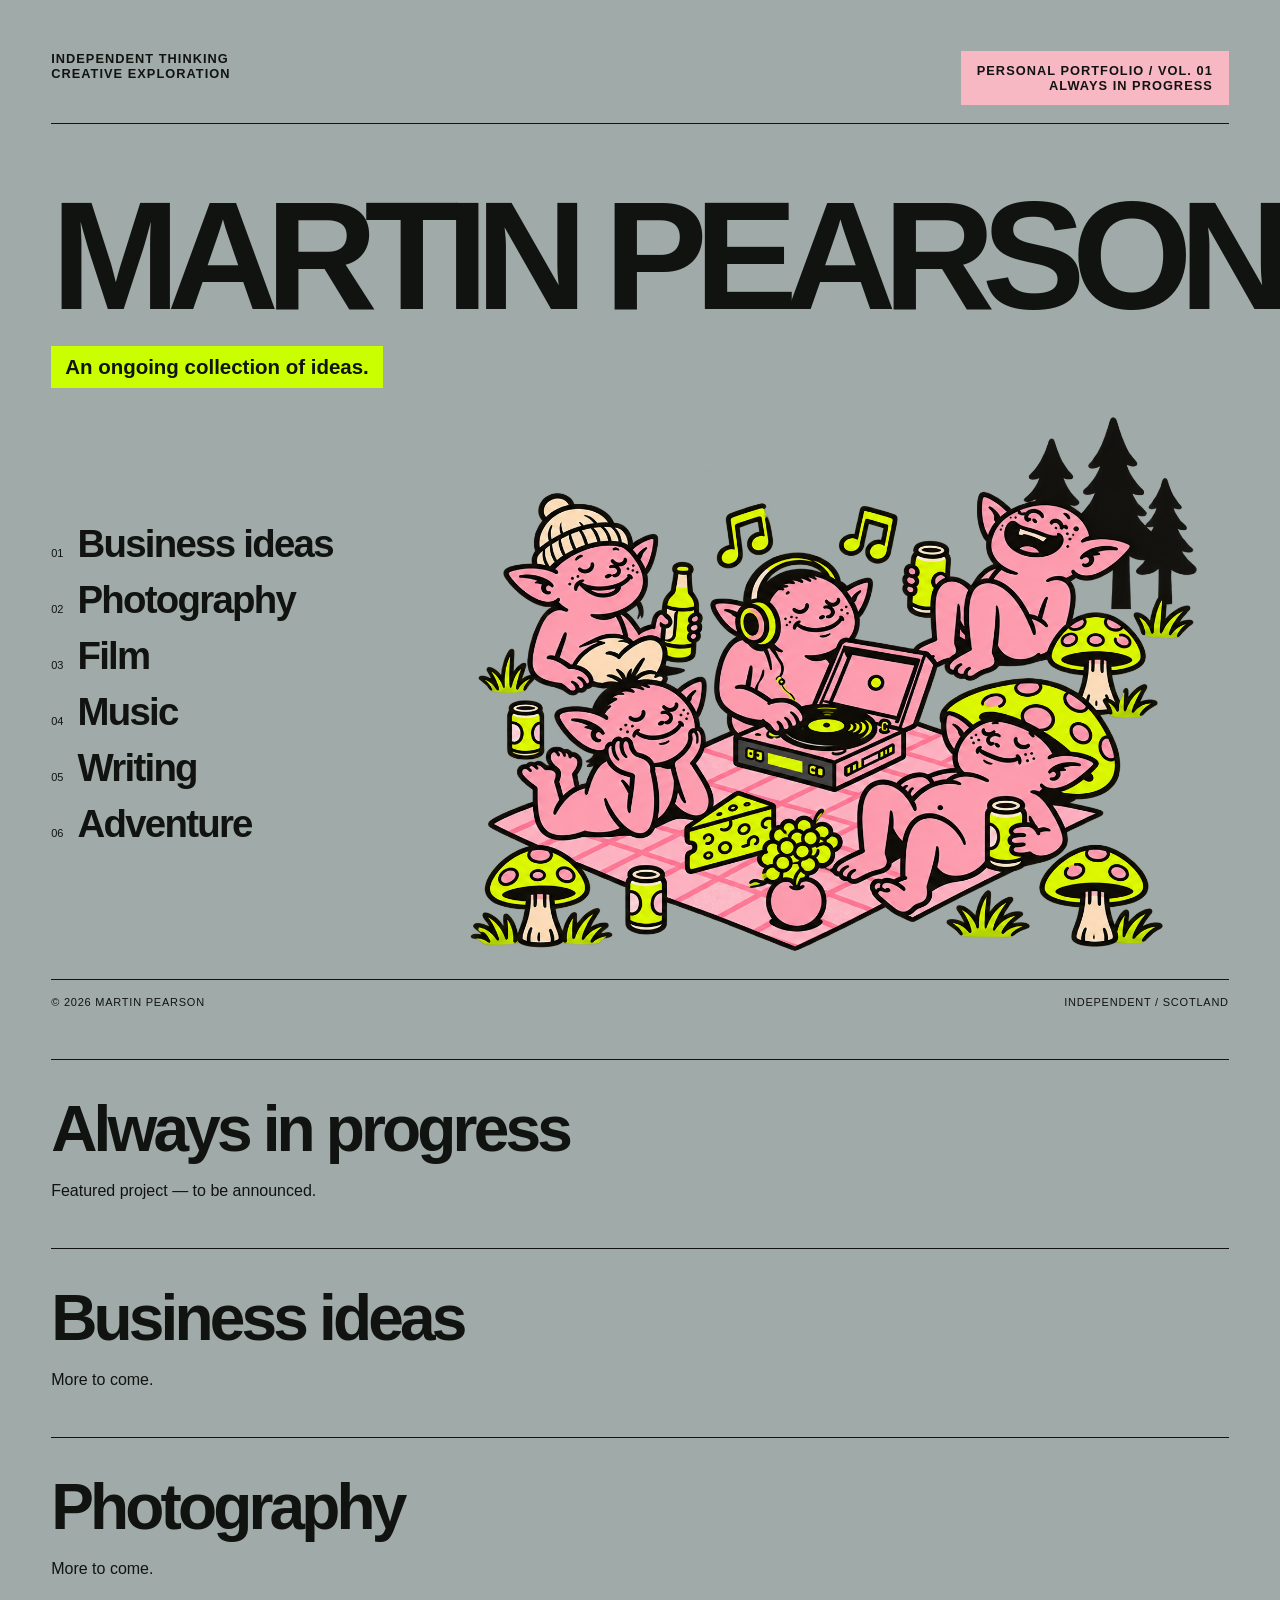
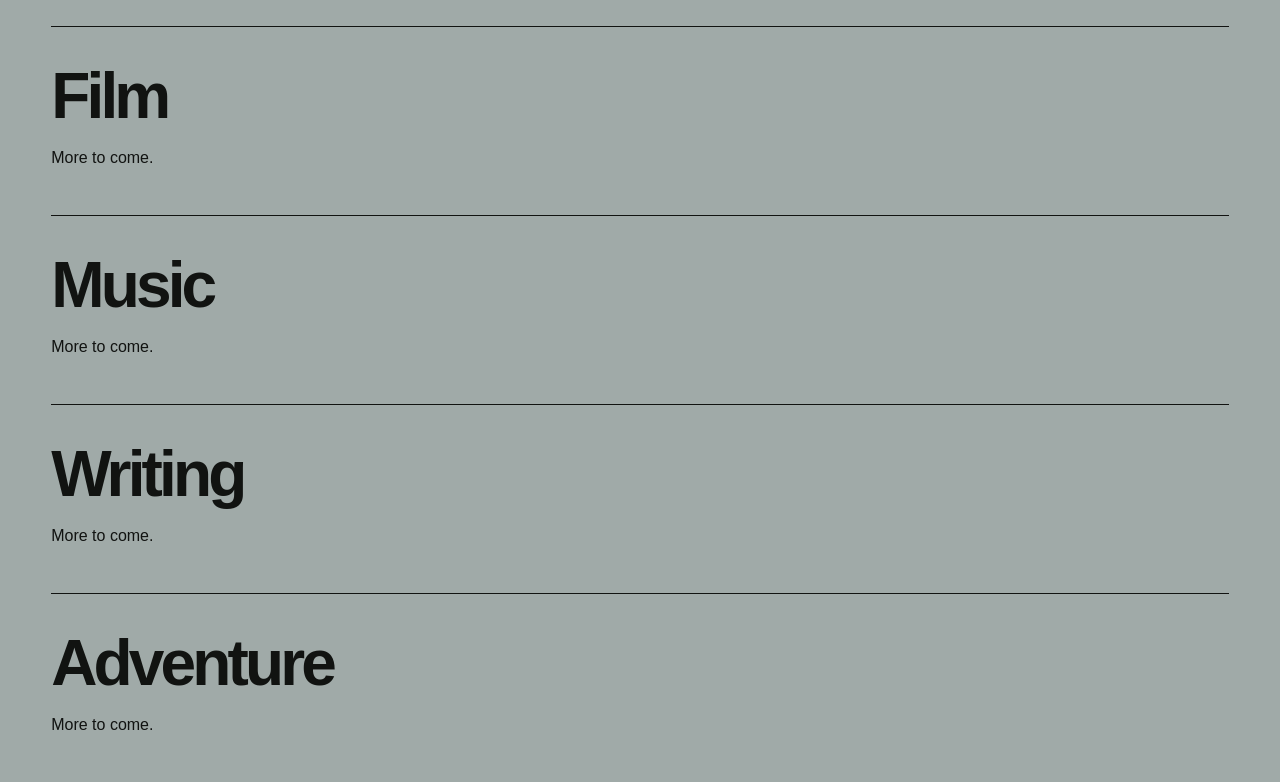
==== index.html @ cebd7aae "Build editorial magazine-cover portfolio concept" ====
<!doctype html>
<html lang="en"><head><meta charset="utf-8"><meta name="viewport" content="width=device-width,initial-scale=1"><title>Martin Pearson — Personal portfolio</title>
<style>
:root{--grey:#a0aaa8;--pink:#f7b8c4;--lime:#caff00;--ink:#111311}*{box-sizing:border-box}body{margin:0;background:var(--grey);color:var(--ink);font-family:Arial,Helvetica,sans-serif}a{color:inherit} .cover{max-width:1600px;margin:auto;padding:clamp(20px,4vw,64px);min-height:100svh;display:flex;flex-direction:column}header{display:flex;justify-content:space-between;align-items:start;gap:20px;font-size:clamp(10px,1vw,14px);font-weight:700;letter-spacing:.08em;text-transform:uppercase;border-bottom:1px solid;padding-bottom:18px}.feature{background:var(--pink);padding:12px 16px;text-decoration:none;text-align:right}.feature:hover,.feature:focus-visible{background:var(--lime)}h1{font-size:clamp(42px,12.1vw,194px);letter-spacing:-.085em;line-height:.88;margin:clamp(28px,5vw,75px) 0 22px;white-space:nowrap;font-weight:900}.tag{display:inline-block;align-self:flex-start;background:var(--lime);font-weight:700;font-size:clamp(13px,1.6vw,22px);padding:9px 14px}.spread{display:grid;grid-template-columns:minmax(180px,1fr) minmax(0,2.5fr);align-items:center;gap:3vw;flex:1;margin-top:24px}nav{display:grid;gap:12px;padding:20px 0}nav a{display:flex;align-items:baseline;gap:14px;text-decoration:none;font-size:clamp(20px,3vw,43px);font-weight:700;letter-spacing:-.045em}nav a span{font-size:11px;letter-spacing:0;font-weight:400}nav a:hover,nav a:focus-visible{color:#fff;text-decoration:underline;text-decoration-color:var(--pink)}figure{margin:0}figure img{display:block;width:100%;height:auto;max-height:65vh;object-fit:contain}footer{border-top:1px solid;display:flex;justify-content:space-between;gap:12px;padding-top:16px;margin-top:24px;font-size:11px;text-transform:uppercase;letter-spacing:.07em}.details{max-width:1600px;margin:auto;padding:0 clamp(20px,4vw,64px)}.details section{border-top:1px solid;padding:32px 0;scroll-margin-top:20px}.details h2{font-size:clamp(28px,5vw,64px);letter-spacing:-.06em;margin:0 0 12px}.details p{max-width:48ch}a:focus-visible{outline:2px solid;outline-offset:5px}@media(max-width:700px){header{gap:10px;line-height:1.5}.feature{padding:8px}h1{font-size:clamp(40px,17vw,115px);white-space:normal;line-height:.85} .spread{grid-template-columns:1fr;gap:8px}figure{grid-row:1}figure img{max-height:45vh}nav{grid-template-columns:1fr 1fr;gap:16px}nav a{font-size:clamp(18px,5vw,28px)}footer{flex-wrap:wrap}}
</style></head><body><main><div class="cover"><header><div>Independent thinking<br>Creative exploration</div><a class="feature" href="#feature">Personal portfolio / Vol. 01<br>Always in progress</a></header><h1>MARTIN PEARSON</h1><div class="tag">An ongoing collection of ideas.</div><div class="spread"><nav aria-label="Portfolio sections"><a href="#business"><span>01</span>Business ideas</a><a href="#photography"><span>02</span>Photography</a><a href="#film"><span>03</span>Film</a><a href="#music"><span>04</span>Music</a><a href="#writing"><span>05</span>Writing</a><a href="#adventure"><span>06</span>Adventure</a></nav><figure><img src="plan-a-picnic.png" alt="Goblin picnic"></figure></div><footer><span>© 2026 Martin Pearson</span><span>Independent / Scotland</span></footer></div><div class="details"><section id="feature"><h2>Always in progress</h2><p>Featured project — to be announced.</p></section><section id="business"><h2>Business ideas</h2><p>More to come.</p></section><section id="photography"><h2>Photography</h2><p>More to come.</p></section><section id="film"><h2>Film</h2><p>More to come.</p></section><section id="music"><h2>Music</h2><p>More to come.</p></section><section id="writing"><h2>Writing</h2><p>More to come.</p></section><section id="adventure"><h2>Adventure</h2><p>More to come.</p></section></div></main></body></html>
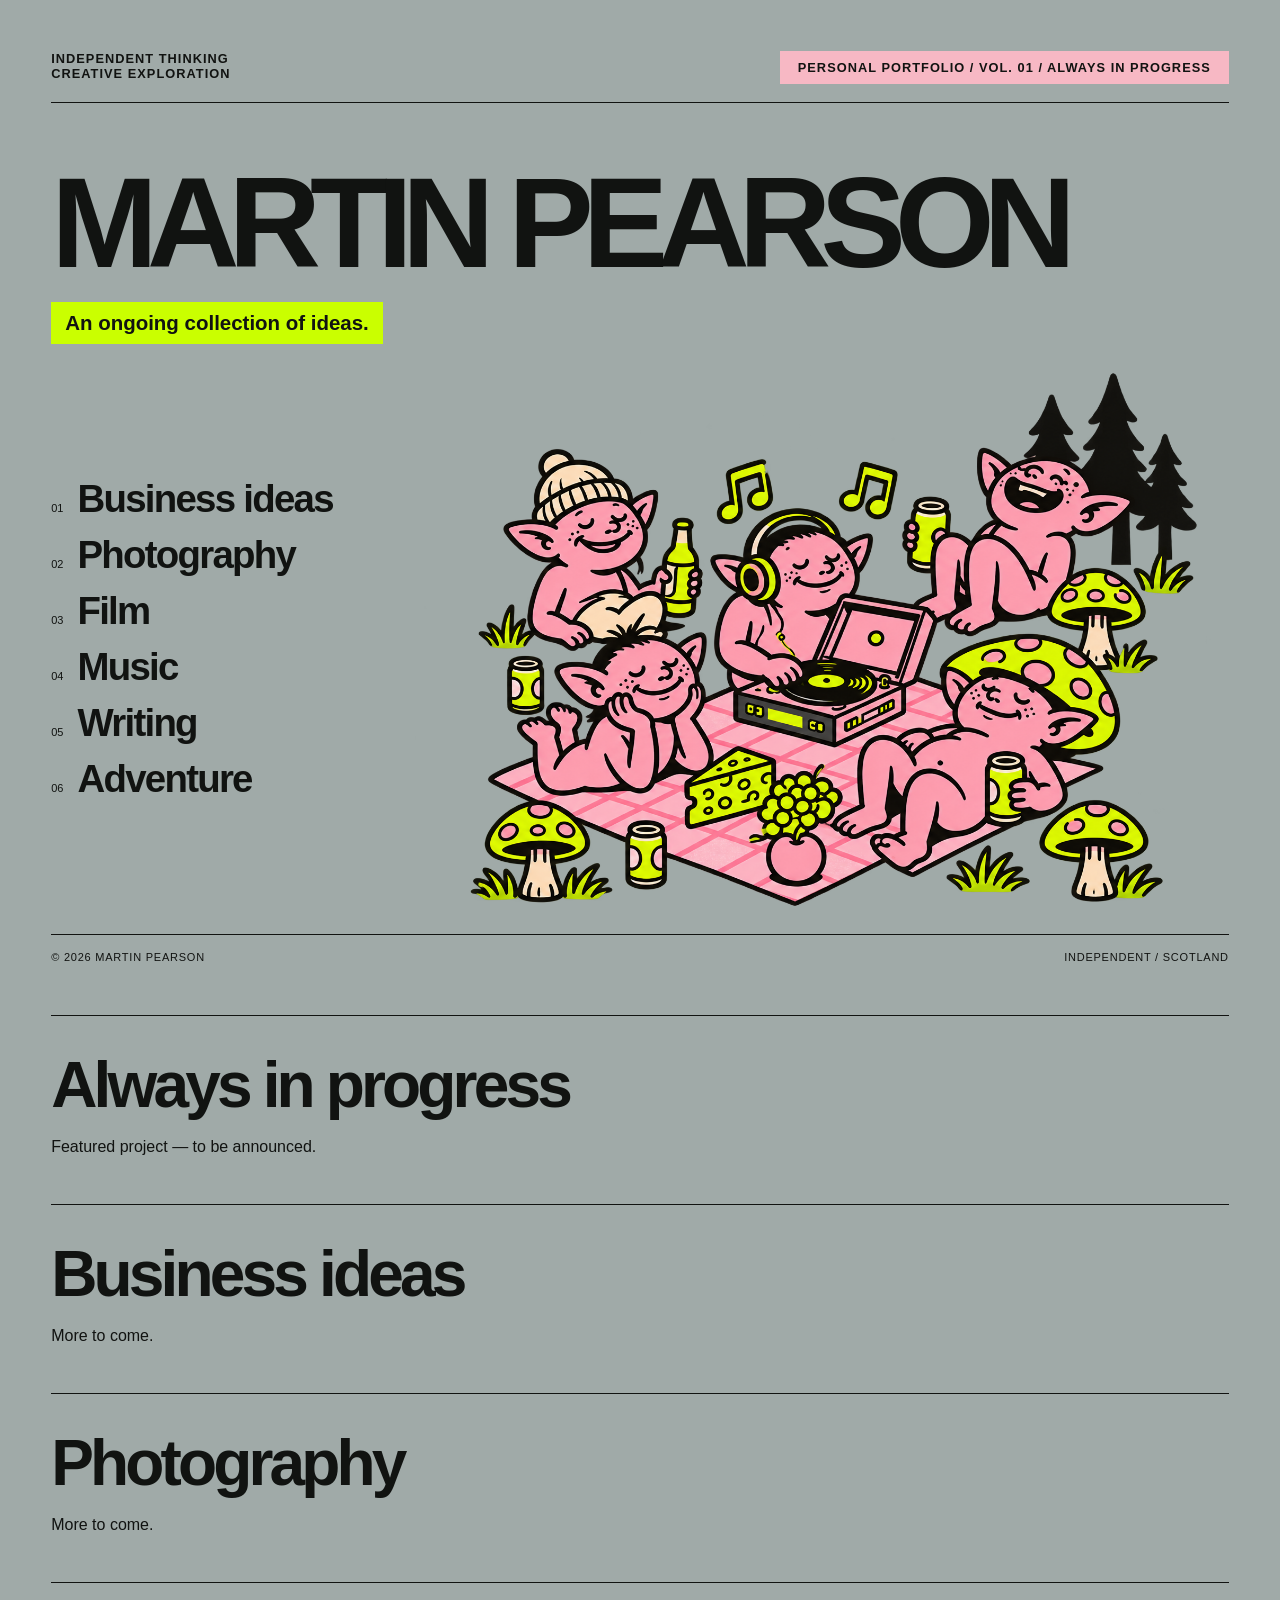
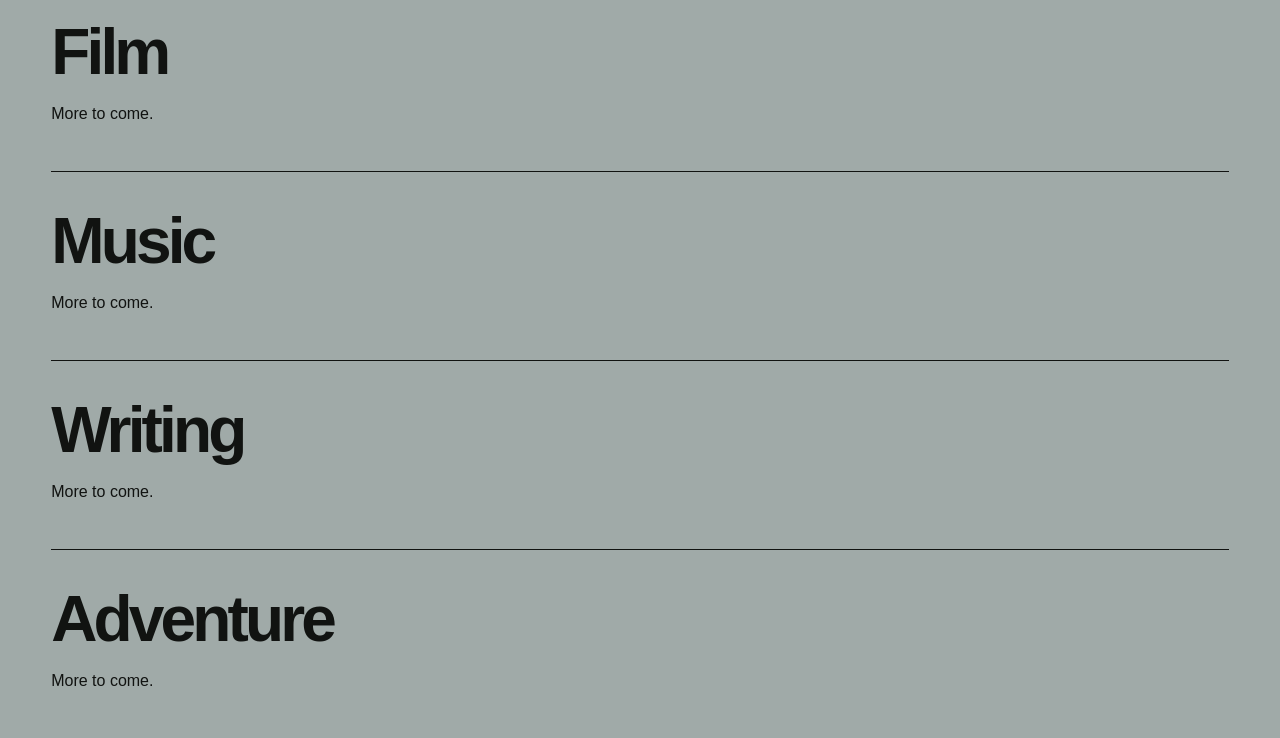
==== commit 5d81faa1: "Fit masthead to viewport and streamline portfolio banner" ====
--- a/index.html
+++ b/index.html
@@ -1,5 +1,5 @@
 <!doctype html>
 <html lang="en"><head><meta charset="utf-8"><meta name="viewport" content="width=device-width,initial-scale=1"><title>Martin Pearson — Personal portfolio</title>
 <style>
-:root{--grey:#a0aaa8;--pink:#f7b8c4;--lime:#caff00;--ink:#111311}*{box-sizing:border-box}body{margin:0;background:var(--grey);color:var(--ink);font-family:Arial,Helvetica,sans-serif}a{color:inherit} .cover{max-width:1600px;margin:auto;padding:clamp(20px,4vw,64px);min-height:100svh;display:flex;flex-direction:column}header{display:flex;justify-content:space-between;align-items:start;gap:20px;font-size:clamp(10px,1vw,14px);font-weight:700;letter-spacing:.08em;text-transform:uppercase;border-bottom:1px solid;padding-bottom:18px}.feature{background:var(--pink);padding:12px 16px;text-decoration:none;text-align:right}.feature:hover,.feature:focus-visible{background:var(--lime)}h1{font-size:clamp(42px,12.1vw,194px);letter-spacing:-.085em;line-height:.88;margin:clamp(28px,5vw,75px) 0 22px;white-space:nowrap;font-weight:900}.tag{display:inline-block;align-self:flex-start;background:var(--lime);font-weight:700;font-size:clamp(13px,1.6vw,22px);padding:9px 14px}.spread{display:grid;grid-template-columns:minmax(180px,1fr) minmax(0,2.5fr);align-items:center;gap:3vw;flex:1;margin-top:24px}nav{display:grid;gap:12px;padding:20px 0}nav a{display:flex;align-items:baseline;gap:14px;text-decoration:none;font-size:clamp(20px,3vw,43px);font-weight:700;letter-spacing:-.045em}nav a span{font-size:11px;letter-spacing:0;font-weight:400}nav a:hover,nav a:focus-visible{color:#fff;text-decoration:underline;text-decoration-color:var(--pink)}figure{margin:0}figure img{display:block;width:100%;height:auto;max-height:65vh;object-fit:contain}footer{border-top:1px solid;display:flex;justify-content:space-between;gap:12px;padding-top:16px;margin-top:24px;font-size:11px;text-transform:uppercase;letter-spacing:.07em}.details{max-width:1600px;margin:auto;padding:0 clamp(20px,4vw,64px)}.details section{border-top:1px solid;padding:32px 0;scroll-margin-top:20px}.details h2{font-size:clamp(28px,5vw,64px);letter-spacing:-.06em;margin:0 0 12px}.details p{max-width:48ch}a:focus-visible{outline:2px solid;outline-offset:5px}@media(max-width:700px){header{gap:10px;line-height:1.5}.feature{padding:8px}h1{font-size:clamp(40px,17vw,115px);white-space:normal;line-height:.85} .spread{grid-template-columns:1fr;gap:8px}figure{grid-row:1}figure img{max-height:45vh}nav{grid-template-columns:1fr 1fr;gap:16px}nav a{font-size:clamp(18px,5vw,28px)}footer{flex-wrap:wrap}}
-</style></head><body><main><div class="cover"><header><div>Independent thinking<br>Creative exploration</div><a class="feature" href="#feature">Personal portfolio / Vol. 01<br>Always in progress</a></header><h1>MARTIN PEARSON</h1><div class="tag">An ongoing collection of ideas.</div><div class="spread"><nav aria-label="Portfolio sections"><a href="#business"><span>01</span>Business ideas</a><a href="#photography"><span>02</span>Photography</a><a href="#film"><span>03</span>Film</a><a href="#music"><span>04</span>Music</a><a href="#writing"><span>05</span>Writing</a><a href="#adventure"><span>06</span>Adventure</a></nav><figure><img src="plan-a-picnic.png" alt="Goblin picnic"></figure></div><footer><span>© 2026 Martin Pearson</span><span>Independent / Scotland</span></footer></div><div class="details"><section id="feature"><h2>Always in progress</h2><p>Featured project — to be announced.</p></section><section id="business"><h2>Business ideas</h2><p>More to come.</p></section><section id="photography"><h2>Photography</h2><p>More to come.</p></section><section id="film"><h2>Film</h2><p>More to come.</p></section><section id="music"><h2>Music</h2><p>More to come.</p></section><section id="writing"><h2>Writing</h2><p>More to come.</p></section><section id="adventure"><h2>Adventure</h2><p>More to come.</p></section></div></main></body></html>+:root{--grey:#a0aaa8;--pink:#f7b8c4;--lime:#caff00;--ink:#111311}*{box-sizing:border-box}body{margin:0;background:var(--grey);color:var(--ink);font-family:Arial,Helvetica,sans-serif}a{color:inherit} .cover{max-width:1600px;margin:auto;padding:clamp(20px,4vw,64px);min-height:100svh;display:flex;flex-direction:column}header{display:flex;justify-content:space-between;align-items:start;gap:20px;font-size:clamp(10px,1vw,14px);font-weight:700;letter-spacing:.08em;text-transform:uppercase;border-bottom:1px solid;padding-bottom:18px}.feature{background:var(--pink);padding:9px 18px;text-decoration:none;text-align:right;white-space:nowrap}.feature:hover,.feature:focus-visible{background:var(--lime)}h1{font-size:clamp(42px,10vw,160px);letter-spacing:-.085em;line-height:.88;margin:clamp(28px,5vw,75px) 0 22px;white-space:nowrap;font-weight:900}.tag{display:inline-block;align-self:flex-start;background:var(--lime);font-weight:700;font-size:clamp(13px,1.6vw,22px);padding:9px 14px}.spread{display:grid;grid-template-columns:minmax(180px,1fr) minmax(0,2.5fr);align-items:center;gap:3vw;flex:1;margin-top:24px}nav{display:grid;gap:12px;padding:20px 0}nav a{display:flex;align-items:baseline;gap:14px;text-decoration:none;font-size:clamp(20px,3vw,43px);font-weight:700;letter-spacing:-.045em}nav a span{font-size:11px;letter-spacing:0;font-weight:400}nav a:hover,nav a:focus-visible{color:#fff;text-decoration:underline;text-decoration-color:var(--pink)}figure{margin:0}figure img{display:block;width:100%;height:auto;max-height:65vh;object-fit:contain}footer{border-top:1px solid;display:flex;justify-content:space-between;gap:12px;padding-top:16px;margin-top:24px;font-size:11px;text-transform:uppercase;letter-spacing:.07em}.details{max-width:1600px;margin:auto;padding:0 clamp(20px,4vw,64px)}.details section{border-top:1px solid;padding:32px 0;scroll-margin-top:20px}.details h2{font-size:clamp(28px,5vw,64px);letter-spacing:-.06em;margin:0 0 12px}.details p{max-width:48ch}a:focus-visible{outline:2px solid;outline-offset:5px}@media(max-width:700px){header{gap:10px;line-height:1.5}.feature{padding:8px;white-space:normal}h1{font-size:clamp(40px,17vw,115px);white-space:normal;line-height:.85} .spread{grid-template-columns:1fr;gap:8px}figure{grid-row:1}figure img{max-height:45vh}nav{grid-template-columns:1fr 1fr;gap:16px}nav a{font-size:clamp(18px,5vw,28px)}footer{flex-wrap:wrap}}
+</style></head><body><main><div class="cover"><header><div>Independent thinking<br>Creative exploration</div><a class="feature" href="#feature">Personal portfolio / Vol. 01 / Always in progress</a></header><h1>MARTIN PEARSON</h1><div class="tag">An ongoing collection of ideas.</div><div class="spread"><nav aria-label="Portfolio sections"><a href="#business"><span>01</span>Business ideas</a><a href="#photography"><span>02</span>Photography</a><a href="#film"><span>03</span>Film</a><a href="#music"><span>04</span>Music</a><a href="#writing"><span>05</span>Writing</a><a href="#adventure"><span>06</span>Adventure</a></nav><figure><img src="plan-a-picnic.png" alt="Goblin picnic"></figure></div><footer><span>© 2026 Martin Pearson</span><span>Independent / Scotland</span></footer></div><div class="details"><section id="feature"><h2>Always in progress</h2><p>Featured project — to be announced.</p></section><section id="business"><h2>Business ideas</h2><p>More to come.</p></section><section id="photography"><h2>Photography</h2><p>More to come.</p></section><section id="film"><h2>Film</h2><p>More to come.</p></section><section id="music"><h2>Music</h2><p>More to come.</p></section><section id="writing"><h2>Writing</h2><p>More to come.</p></section><section id="adventure"><h2>Adventure</h2><p>More to come.</p></section></div></main><script>function fitTitle(){const t=document.querySelector('h1');t.style.fontSize='';if(window.innerWidth>700){const s=parseFloat(getComputedStyle(t).fontSize);if(t.scrollWidth>t.clientWidth)t.style.fontSize=(s*t.clientWidth/t.scrollWidth*.985)+'px';}}window.addEventListener('resize',fitTitle);document.fonts.ready.then(fitTitle);</script></body></html>
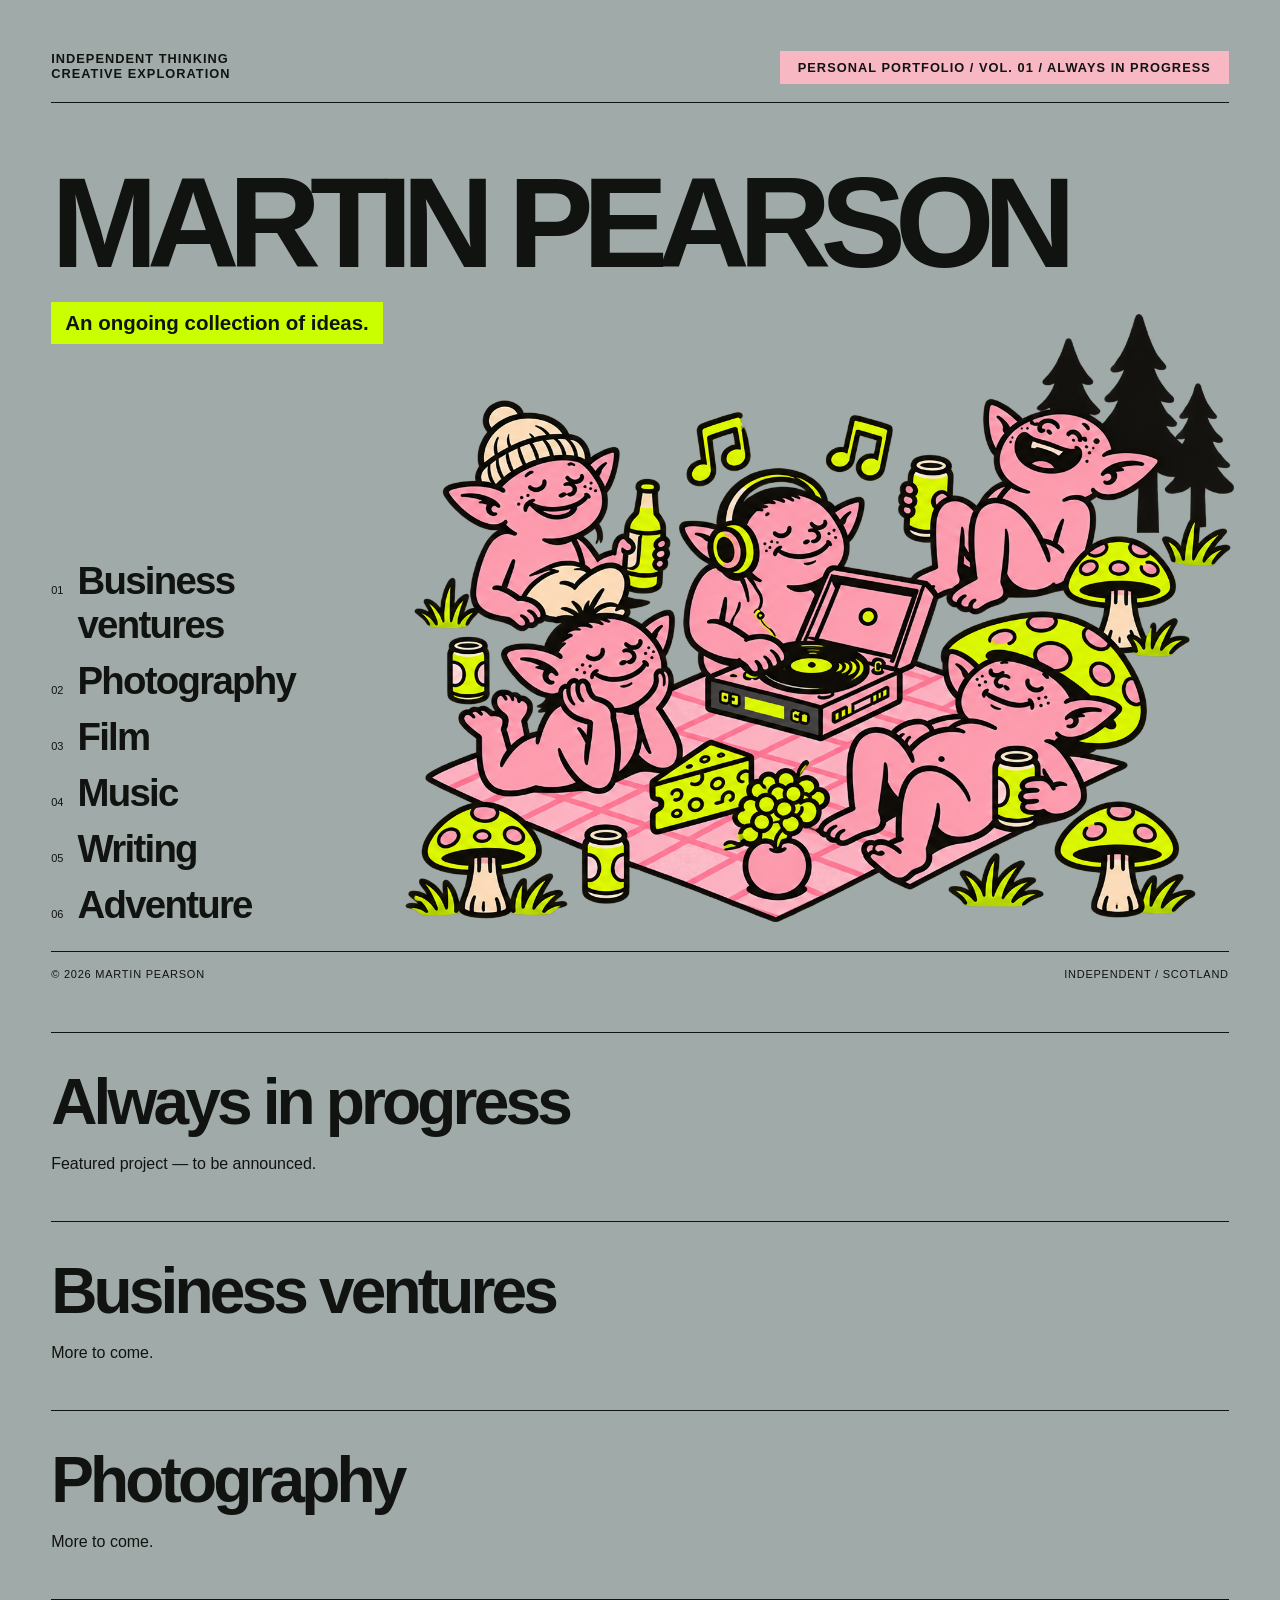
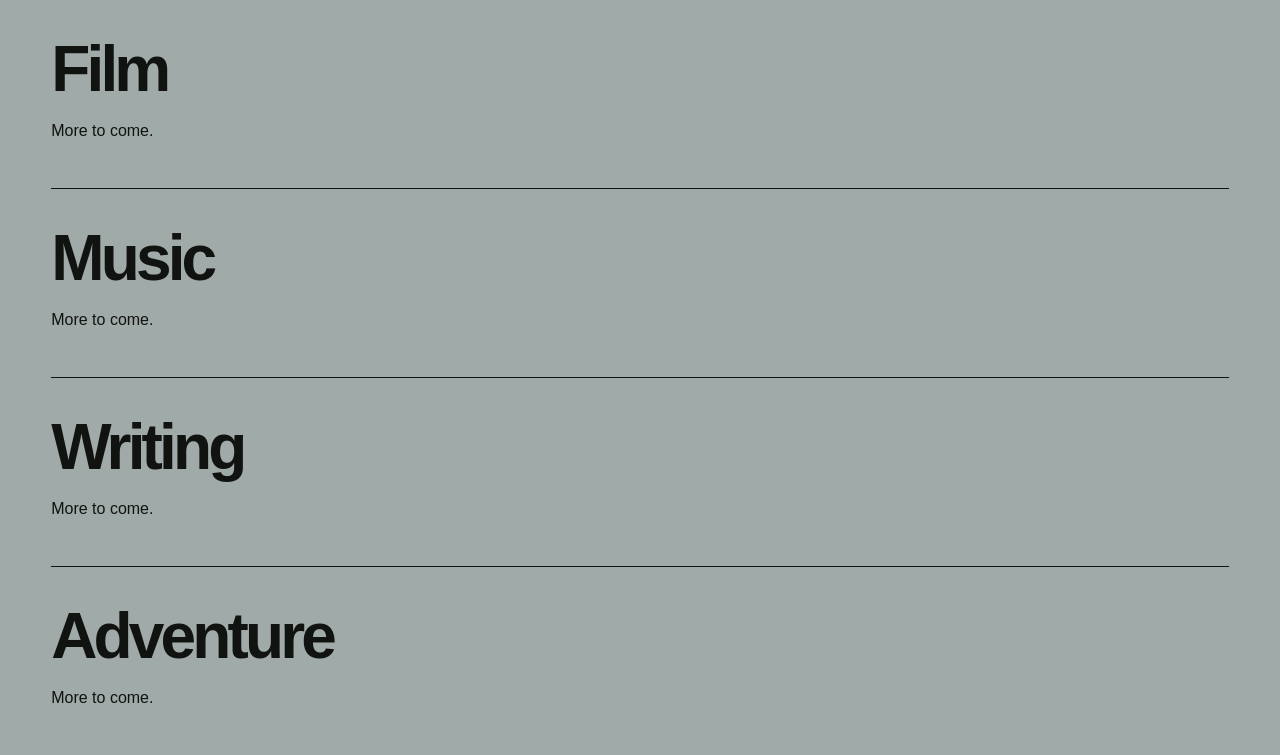
==== commit 11296b7a: "Refine cover artwork, ventures labels and strapline hover" ====
--- a/index.html
+++ b/index.html
@@ -2,4 +2,5 @@
 <html lang="en"><head><meta charset="utf-8"><meta name="viewport" content="width=device-width,initial-scale=1"><title>Martin Pearson — Personal portfolio</title>
 <style>
 :root{--grey:#a0aaa8;--pink:#f7b8c4;--lime:#caff00;--ink:#111311}*{box-sizing:border-box}body{margin:0;background:var(--grey);color:var(--ink);font-family:Arial,Helvetica,sans-serif}a{color:inherit} .cover{max-width:1600px;margin:auto;padding:clamp(20px,4vw,64px);min-height:100svh;display:flex;flex-direction:column}header{display:flex;justify-content:space-between;align-items:start;gap:20px;font-size:clamp(10px,1vw,14px);font-weight:700;letter-spacing:.08em;text-transform:uppercase;border-bottom:1px solid;padding-bottom:18px}.feature{background:var(--pink);padding:9px 18px;text-decoration:none;text-align:right;white-space:nowrap}.feature:hover,.feature:focus-visible{background:var(--lime)}h1{font-size:clamp(42px,10vw,160px);letter-spacing:-.085em;line-height:.88;margin:clamp(28px,5vw,75px) 0 22px;white-space:nowrap;font-weight:900}.tag{display:inline-block;align-self:flex-start;background:var(--lime);font-weight:700;font-size:clamp(13px,1.6vw,22px);padding:9px 14px}.spread{display:grid;grid-template-columns:minmax(180px,1fr) minmax(0,2.5fr);align-items:center;gap:3vw;flex:1;margin-top:24px}nav{display:grid;gap:12px;padding:20px 0}nav a{display:flex;align-items:baseline;gap:14px;text-decoration:none;font-size:clamp(20px,3vw,43px);font-weight:700;letter-spacing:-.045em}nav a span{font-size:11px;letter-spacing:0;font-weight:400}nav a:hover,nav a:focus-visible{color:#fff;text-decoration:underline;text-decoration-color:var(--pink)}figure{margin:0}figure img{display:block;width:100%;height:auto;max-height:65vh;object-fit:contain}footer{border-top:1px solid;display:flex;justify-content:space-between;gap:12px;padding-top:16px;margin-top:24px;font-size:11px;text-transform:uppercase;letter-spacing:.07em}.details{max-width:1600px;margin:auto;padding:0 clamp(20px,4vw,64px)}.details section{border-top:1px solid;padding:32px 0;scroll-margin-top:20px}.details h2{font-size:clamp(28px,5vw,64px);letter-spacing:-.06em;margin:0 0 12px}.details p{max-width:48ch}a:focus-visible{outline:2px solid;outline-offset:5px}@media(max-width:700px){header{gap:10px;line-height:1.5}.feature{padding:8px;white-space:normal}h1{font-size:clamp(40px,17vw,115px);white-space:normal;line-height:.85} .spread{grid-template-columns:1fr;gap:8px}figure{grid-row:1}figure img{max-height:45vh}nav{grid-template-columns:1fr 1fr;gap:16px}nav a{font-size:clamp(18px,5vw,28px)}footer{flex-wrap:wrap}}
-</style></head><body><main><div class="cover"><header><div>Independent thinking<br>Creative exploration</div><a class="feature" href="#feature">Personal portfolio / Vol. 01 / Always in progress</a></header><h1>MARTIN PEARSON</h1><div class="tag">An ongoing collection of ideas.</div><div class="spread"><nav aria-label="Portfolio sections"><a href="#business"><span>01</span>Business ideas</a><a href="#photography"><span>02</span>Photography</a><a href="#film"><span>03</span>Film</a><a href="#music"><span>04</span>Music</a><a href="#writing"><span>05</span>Writing</a><a href="#adventure"><span>06</span>Adventure</a></nav><figure><img src="plan-a-picnic.png" alt="Goblin picnic"></figure></div><footer><span>© 2026 Martin Pearson</span><span>Independent / Scotland</span></footer></div><div class="details"><section id="feature"><h2>Always in progress</h2><p>Featured project — to be announced.</p></section><section id="business"><h2>Business ideas</h2><p>More to come.</p></section><section id="photography"><h2>Photography</h2><p>More to come.</p></section><section id="film"><h2>Film</h2><p>More to come.</p></section><section id="music"><h2>Music</h2><p>More to come.</p></section><section id="writing"><h2>Writing</h2><p>More to come.</p></section><section id="adventure"><h2>Adventure</h2><p>More to come.</p></section></div></main><script>function fitTitle(){const t=document.querySelector('h1');t.style.fontSize='';if(window.innerWidth>700){const s=parseFloat(getComputedStyle(t).fontSize);if(t.scrollWidth>t.clientWidth)t.style.fontSize=(s*t.clientWidth/t.scrollWidth*.985)+'px';}}window.addEventListener('resize',fitTitle);document.fonts.ready.then(fitTitle);</script></body></html>+.tag:hover{background:var(--pink)}@media(min-width:701px){.tag{position:relative;z-index:1}.spread{margin-top:-36px;grid-template-columns:minmax(220px,1fr) minmax(0,2.75fr);align-items:stretch;gap:2vw}.spread nav{align-self:end;padding-top:60px;padding-bottom:0}.spread figure{display:flex;align-items:flex-end;justify-content:center;min-width:0}.spread figure img{width:110%;max-width:none;max-height:75vh;object-fit:contain;object-position:center bottom}} 
+</style></head><body><main><div class="cover"><header><div>Independent thinking<br>Creative exploration</div><a class="feature" href="#feature">Personal portfolio / Vol. 01 / Always in progress</a></header><h1>MARTIN PEARSON</h1><div class="tag">An ongoing collection of ideas.</div><div class="spread"><nav aria-label="Portfolio sections"><a href="#business"><span>01</span>Business ventures</a><a href="#photography"><span>02</span>Photography</a><a href="#film"><span>03</span>Film</a><a href="#music"><span>04</span>Music</a><a href="#writing"><span>05</span>Writing</a><a href="#adventure"><span>06</span>Adventure</a></nav><figure><img src="plan-a-picnic.png" alt="Goblin picnic"></figure></div><footer><span>© 2026 Martin Pearson</span><span>Independent / Scotland</span></footer></div><div class="details"><section id="feature"><h2>Always in progress</h2><p>Featured project — to be announced.</p></section><section id="business"><h2>Business ventures</h2><p>More to come.</p></section><section id="photography"><h2>Photography</h2><p>More to come.</p></section><section id="film"><h2>Film</h2><p>More to come.</p></section><section id="music"><h2>Music</h2><p>More to come.</p></section><section id="writing"><h2>Writing</h2><p>More to come.</p></section><section id="adventure"><h2>Adventure</h2><p>More to come.</p></section></div></main><script>function fitTitle(){const t=document.querySelector('h1');t.style.fontSize='';if(window.innerWidth>700){const s=parseFloat(getComputedStyle(t).fontSize);if(t.scrollWidth>t.clientWidth)t.style.fontSize=(s*t.clientWidth/t.scrollWidth*.985)+'px';}}window.addEventListener('resize',fitTitle);document.fonts.ready.then(fitTitle);</script></body></html>
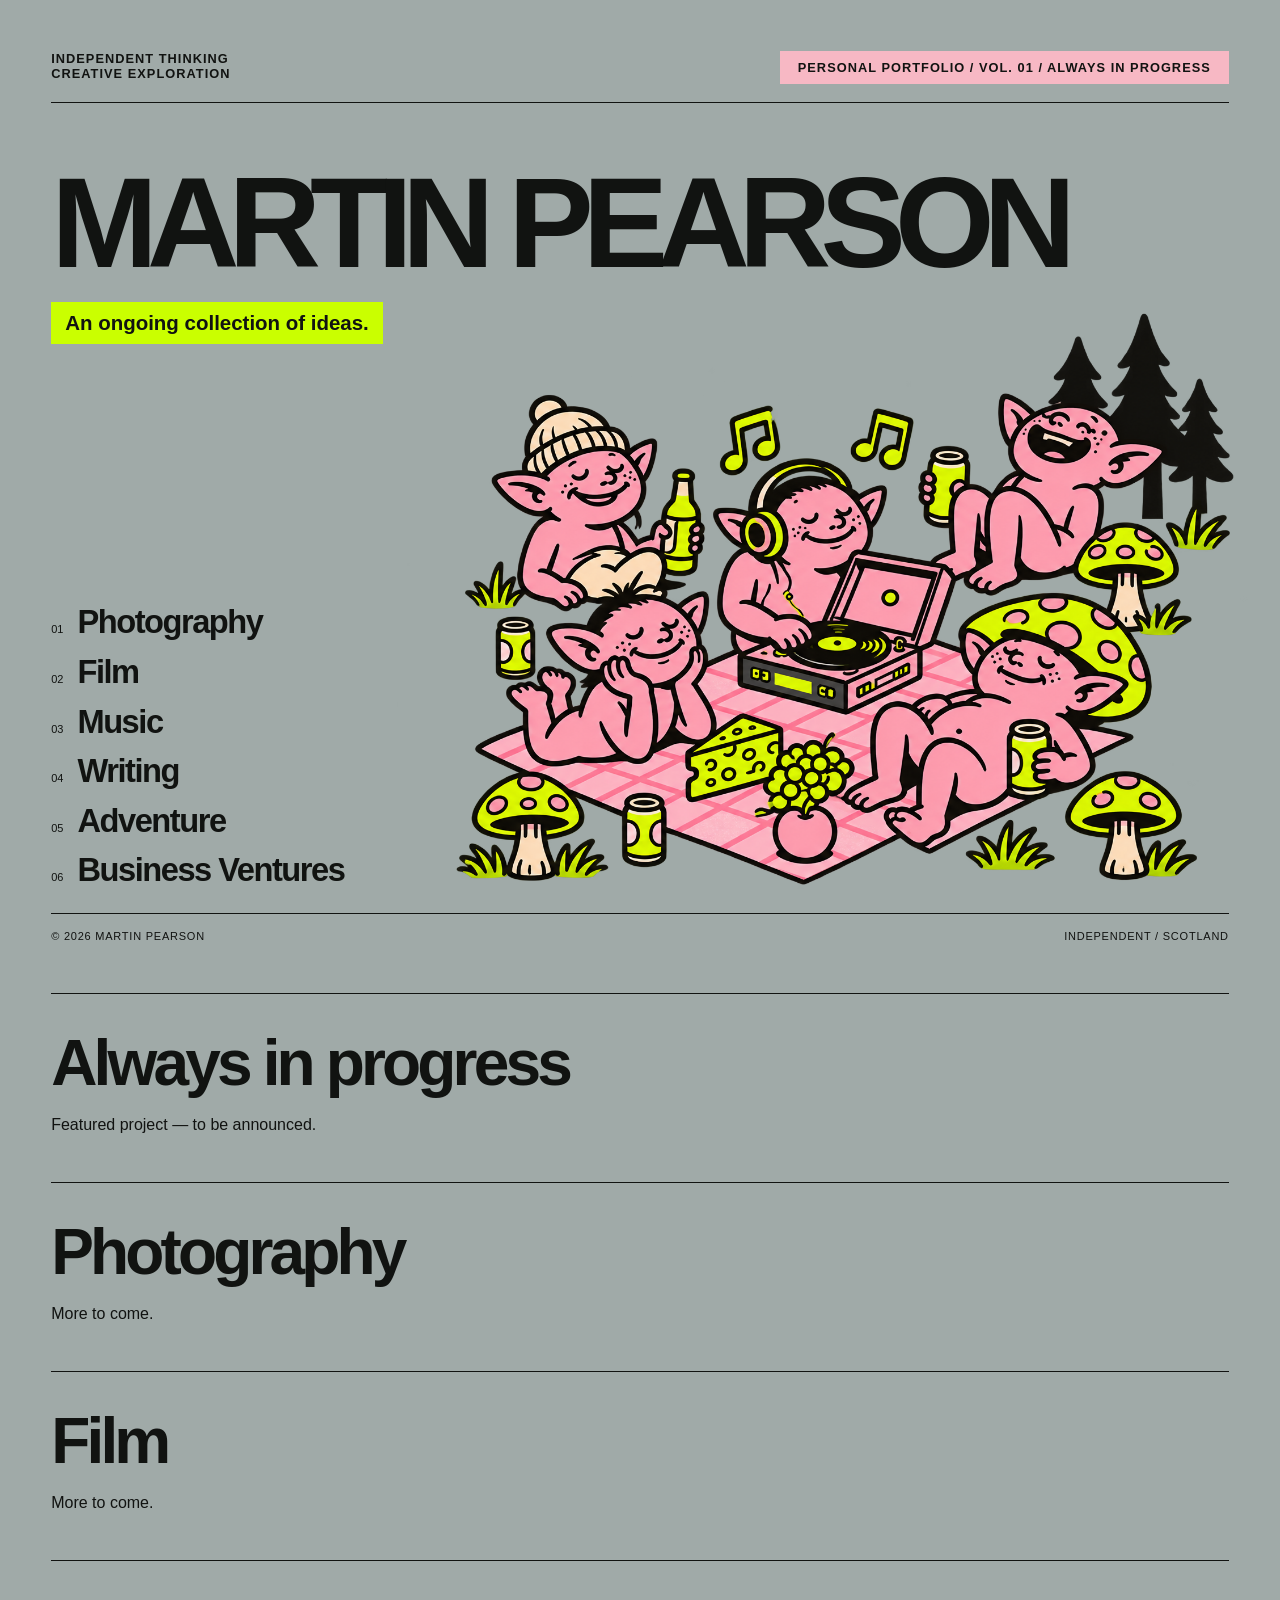
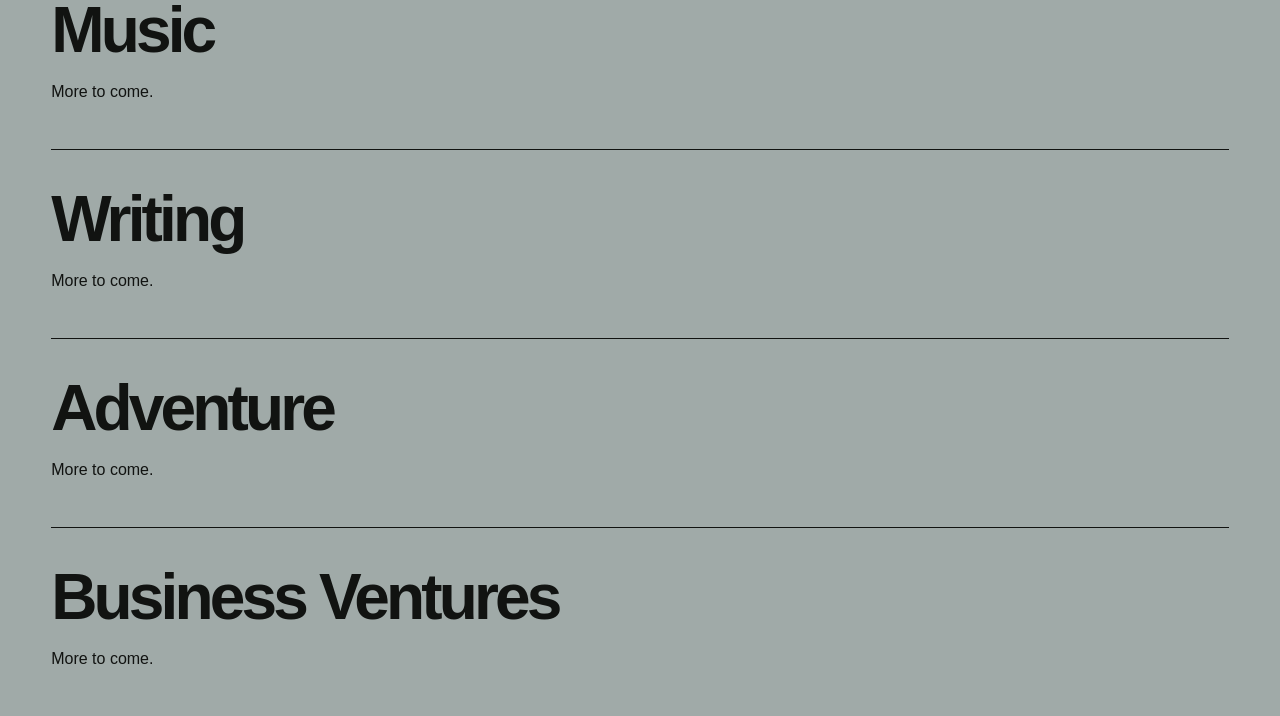
==== commit 400d4e70: "Reorder portfolio sections and keep Business Ventures on one line" ====
--- a/index.html
+++ b/index.html
@@ -3,4 +3,5 @@
 <style>
 :root{--grey:#a0aaa8;--pink:#f7b8c4;--lime:#caff00;--ink:#111311}*{box-sizing:border-box}body{margin:0;background:var(--grey);color:var(--ink);font-family:Arial,Helvetica,sans-serif}a{color:inherit} .cover{max-width:1600px;margin:auto;padding:clamp(20px,4vw,64px);min-height:100svh;display:flex;flex-direction:column}header{display:flex;justify-content:space-between;align-items:start;gap:20px;font-size:clamp(10px,1vw,14px);font-weight:700;letter-spacing:.08em;text-transform:uppercase;border-bottom:1px solid;padding-bottom:18px}.feature{background:var(--pink);padding:9px 18px;text-decoration:none;text-align:right;white-space:nowrap}.feature:hover,.feature:focus-visible{background:var(--lime)}h1{font-size:clamp(42px,10vw,160px);letter-spacing:-.085em;line-height:.88;margin:clamp(28px,5vw,75px) 0 22px;white-space:nowrap;font-weight:900}.tag{display:inline-block;align-self:flex-start;background:var(--lime);font-weight:700;font-size:clamp(13px,1.6vw,22px);padding:9px 14px}.spread{display:grid;grid-template-columns:minmax(180px,1fr) minmax(0,2.5fr);align-items:center;gap:3vw;flex:1;margin-top:24px}nav{display:grid;gap:12px;padding:20px 0}nav a{display:flex;align-items:baseline;gap:14px;text-decoration:none;font-size:clamp(20px,3vw,43px);font-weight:700;letter-spacing:-.045em}nav a span{font-size:11px;letter-spacing:0;font-weight:400}nav a:hover,nav a:focus-visible{color:#fff;text-decoration:underline;text-decoration-color:var(--pink)}figure{margin:0}figure img{display:block;width:100%;height:auto;max-height:65vh;object-fit:contain}footer{border-top:1px solid;display:flex;justify-content:space-between;gap:12px;padding-top:16px;margin-top:24px;font-size:11px;text-transform:uppercase;letter-spacing:.07em}.details{max-width:1600px;margin:auto;padding:0 clamp(20px,4vw,64px)}.details section{border-top:1px solid;padding:32px 0;scroll-margin-top:20px}.details h2{font-size:clamp(28px,5vw,64px);letter-spacing:-.06em;margin:0 0 12px}.details p{max-width:48ch}a:focus-visible{outline:2px solid;outline-offset:5px}@media(max-width:700px){header{gap:10px;line-height:1.5}.feature{padding:8px;white-space:normal}h1{font-size:clamp(40px,17vw,115px);white-space:normal;line-height:.85} .spread{grid-template-columns:1fr;gap:8px}figure{grid-row:1}figure img{max-height:45vh}nav{grid-template-columns:1fr 1fr;gap:16px}nav a{font-size:clamp(18px,5vw,28px)}footer{flex-wrap:wrap}}
 .tag:hover{background:var(--pink)}@media(min-width:701px){.tag{position:relative;z-index:1}.spread{margin-top:-36px;grid-template-columns:minmax(220px,1fr) minmax(0,2.75fr);align-items:stretch;gap:2vw}.spread nav{align-self:end;padding-top:60px;padding-bottom:0}.spread figure{display:flex;align-items:flex-end;justify-content:center;min-width:0}.spread figure img{width:110%;max-width:none;max-height:75vh;object-fit:contain;object-position:center bottom}} 
-</style></head><body><main><div class="cover"><header><div>Independent thinking<br>Creative exploration</div><a class="feature" href="#feature">Personal portfolio / Vol. 01 / Always in progress</a></header><h1>MARTIN PEARSON</h1><div class="tag">An ongoing collection of ideas.</div><div class="spread"><nav aria-label="Portfolio sections"><a href="#business"><span>01</span>Business ventures</a><a href="#photography"><span>02</span>Photography</a><a href="#film"><span>03</span>Film</a><a href="#music"><span>04</span>Music</a><a href="#writing"><span>05</span>Writing</a><a href="#adventure"><span>06</span>Adventure</a></nav><figure><img src="plan-a-picnic.png" alt="Goblin picnic"></figure></div><footer><span>© 2026 Martin Pearson</span><span>Independent / Scotland</span></footer></div><div class="details"><section id="feature"><h2>Always in progress</h2><p>Featured project — to be announced.</p></section><section id="business"><h2>Business ventures</h2><p>More to come.</p></section><section id="photography"><h2>Photography</h2><p>More to come.</p></section><section id="film"><h2>Film</h2><p>More to come.</p></section><section id="music"><h2>Music</h2><p>More to come.</p></section><section id="writing"><h2>Writing</h2><p>More to come.</p></section><section id="adventure"><h2>Adventure</h2><p>More to come.</p></section></div></main><script>function fitTitle(){const t=document.querySelector('h1');t.style.fontSize='';if(window.innerWidth>700){const s=parseFloat(getComputedStyle(t).fontSize);if(t.scrollWidth>t.clientWidth)t.style.fontSize=(s*t.clientWidth/t.scrollWidth*.985)+'px';}}window.addEventListener('resize',fitTitle);document.fonts.ready.then(fitTitle);</script></body></html>+nav a{white-space:nowrap;line-height:1.15;font-size:clamp(18px,2.55vw,38px)}@media(min-width:701px){.spread{grid-template-columns:minmax(265px,1.25fr) minmax(0,2.75fr)}}@media(max-width:700px){nav a{font-size:clamp(15px,3.5vw,24px);gap:8px}}@media(max-width:380px){nav{grid-template-columns:1fr}}
+</style></head><body><main><div class="cover"><header><div>Independent thinking<br>Creative exploration</div><a class="feature" href="#feature">Personal portfolio / Vol. 01 / Always in progress</a></header><h1>MARTIN PEARSON</h1><div class="tag">An ongoing collection of ideas.</div><div class="spread"><nav aria-label="Portfolio sections"><a href="#photography"><span>01</span>Photography</a><a href="#film"><span>02</span>Film</a><a href="#music"><span>03</span>Music</a><a href="#writing"><span>04</span>Writing</a><a href="#adventure"><span>05</span>Adventure</a><a href="#business"><span>06</span>Business Ventures</a></nav><figure><img src="plan-a-picnic.png" alt="Goblin picnic"></figure></div><footer><span>© 2026 Martin Pearson</span><span>Independent / Scotland</span></footer></div><div class="details"><section id="feature"><h2>Always in progress</h2><p>Featured project — to be announced.</p></section><section id="photography"><h2>Photography</h2><p>More to come.</p></section><section id="film"><h2>Film</h2><p>More to come.</p></section><section id="music"><h2>Music</h2><p>More to come.</p></section><section id="writing"><h2>Writing</h2><p>More to come.</p></section><section id="adventure"><h2>Adventure</h2><p>More to come.</p></section><section id="business"><h2>Business Ventures</h2><p>More to come.</p></section></div></main><script>function fitTitle(){const t=document.querySelector('h1');t.style.fontSize='';if(window.innerWidth>700){const s=parseFloat(getComputedStyle(t).fontSize);if(t.scrollWidth>t.clientWidth)t.style.fontSize=(s*t.clientWidth/t.scrollWidth*.985)+'px';}}window.addEventListener('resize',fitTitle);document.fonts.ready.then(fitTitle);</script></body></html>
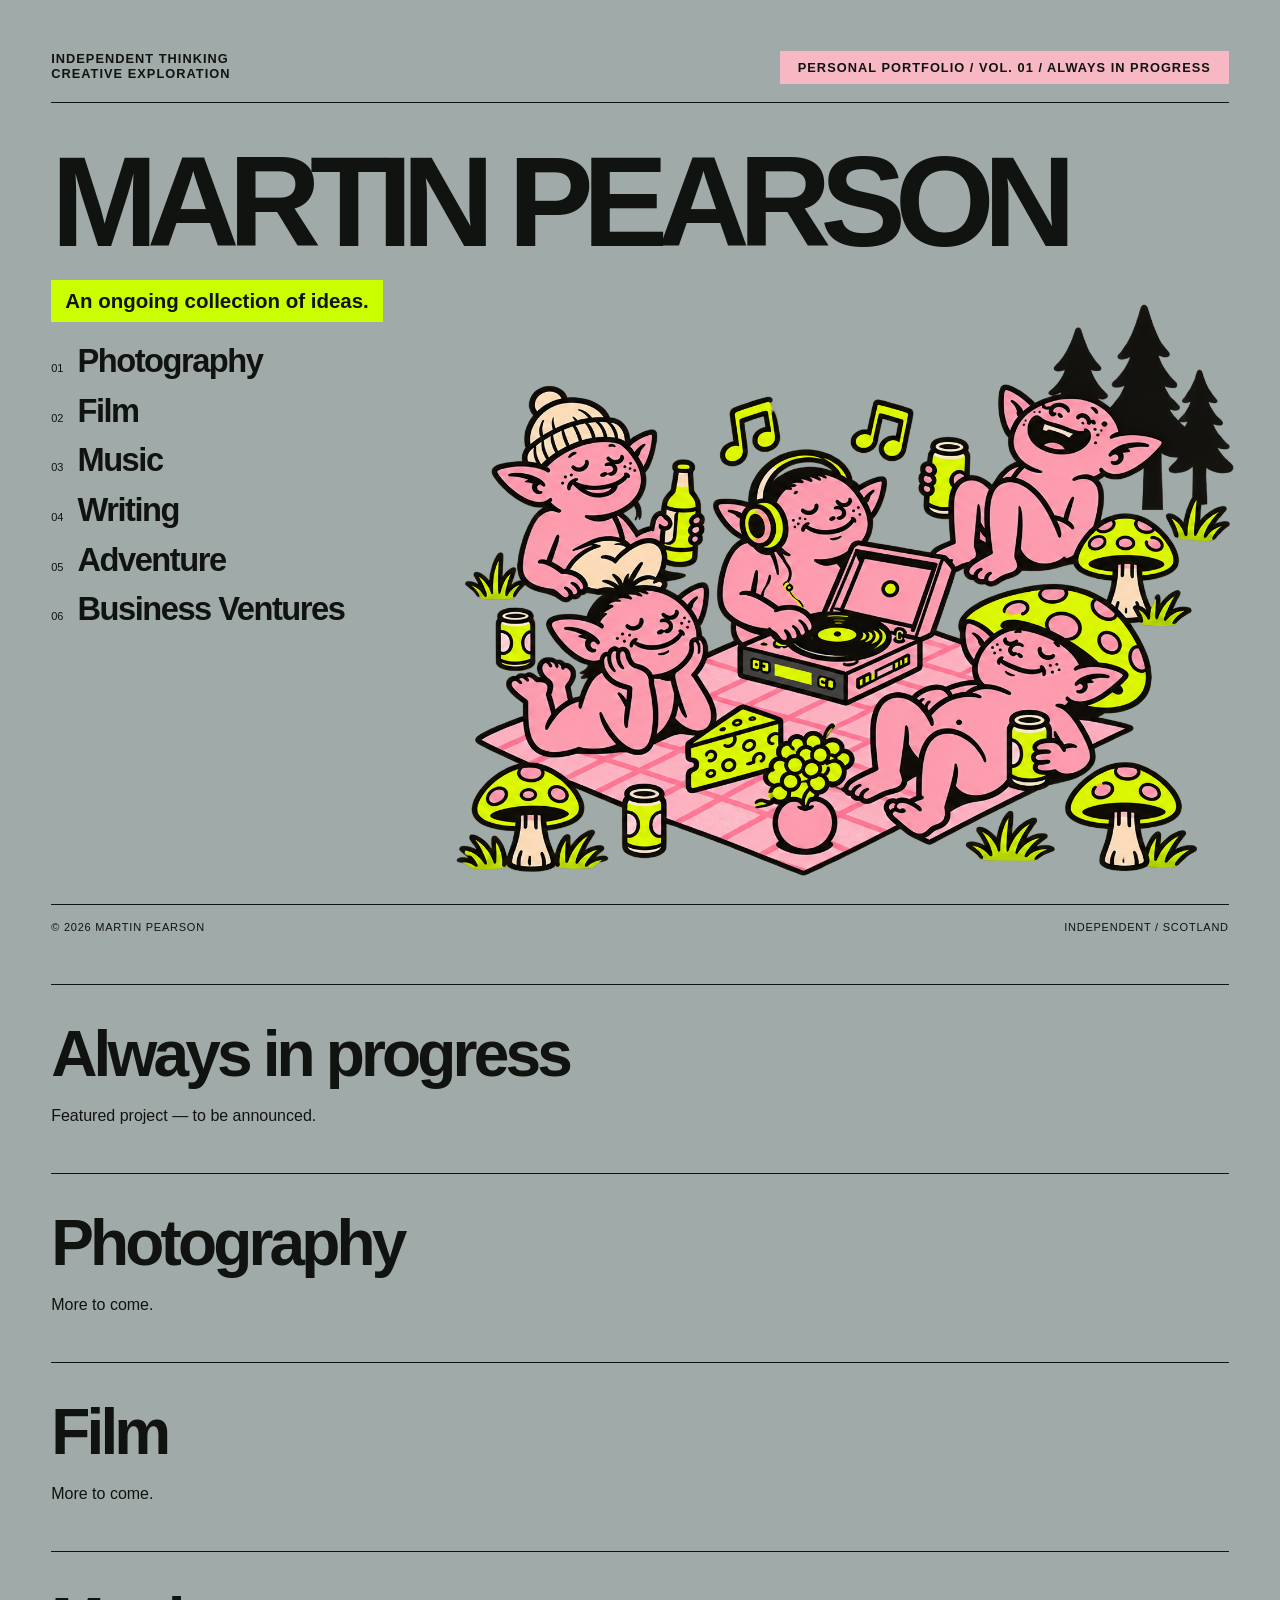
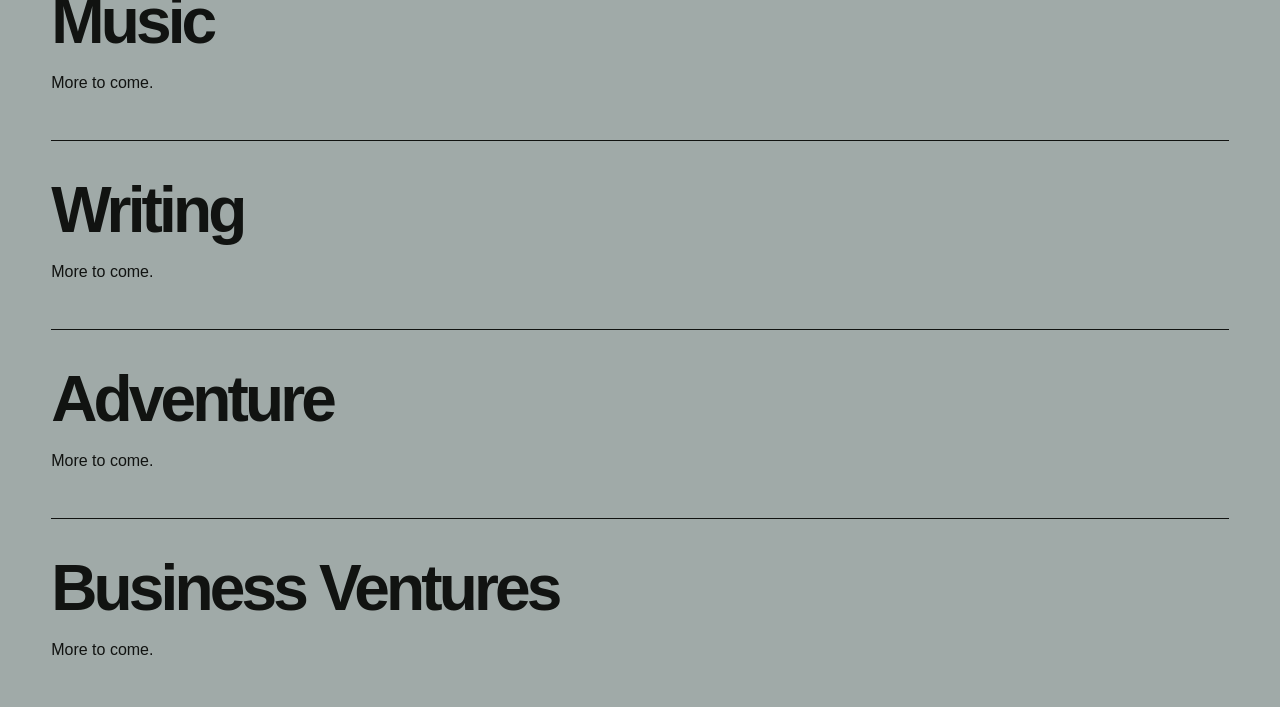
==== commit b7eb9184: "Tighten editorial cover spacing and lift artwork and menu" ====
--- a/index.html
+++ b/index.html
@@ -4,4 +4,5 @@
 :root{--grey:#a0aaa8;--pink:#f7b8c4;--lime:#caff00;--ink:#111311}*{box-sizing:border-box}body{margin:0;background:var(--grey);color:var(--ink);font-family:Arial,Helvetica,sans-serif}a{color:inherit} .cover{max-width:1600px;margin:auto;padding:clamp(20px,4vw,64px);min-height:100svh;display:flex;flex-direction:column}header{display:flex;justify-content:space-between;align-items:start;gap:20px;font-size:clamp(10px,1vw,14px);font-weight:700;letter-spacing:.08em;text-transform:uppercase;border-bottom:1px solid;padding-bottom:18px}.feature{background:var(--pink);padding:9px 18px;text-decoration:none;text-align:right;white-space:nowrap}.feature:hover,.feature:focus-visible{background:var(--lime)}h1{font-size:clamp(42px,10vw,160px);letter-spacing:-.085em;line-height:.88;margin:clamp(28px,5vw,75px) 0 22px;white-space:nowrap;font-weight:900}.tag{display:inline-block;align-self:flex-start;background:var(--lime);font-weight:700;font-size:clamp(13px,1.6vw,22px);padding:9px 14px}.spread{display:grid;grid-template-columns:minmax(180px,1fr) minmax(0,2.5fr);align-items:center;gap:3vw;flex:1;margin-top:24px}nav{display:grid;gap:12px;padding:20px 0}nav a{display:flex;align-items:baseline;gap:14px;text-decoration:none;font-size:clamp(20px,3vw,43px);font-weight:700;letter-spacing:-.045em}nav a span{font-size:11px;letter-spacing:0;font-weight:400}nav a:hover,nav a:focus-visible{color:#fff;text-decoration:underline;text-decoration-color:var(--pink)}figure{margin:0}figure img{display:block;width:100%;height:auto;max-height:65vh;object-fit:contain}footer{border-top:1px solid;display:flex;justify-content:space-between;gap:12px;padding-top:16px;margin-top:24px;font-size:11px;text-transform:uppercase;letter-spacing:.07em}.details{max-width:1600px;margin:auto;padding:0 clamp(20px,4vw,64px)}.details section{border-top:1px solid;padding:32px 0;scroll-margin-top:20px}.details h2{font-size:clamp(28px,5vw,64px);letter-spacing:-.06em;margin:0 0 12px}.details p{max-width:48ch}a:focus-visible{outline:2px solid;outline-offset:5px}@media(max-width:700px){header{gap:10px;line-height:1.5}.feature{padding:8px;white-space:normal}h1{font-size:clamp(40px,17vw,115px);white-space:normal;line-height:.85} .spread{grid-template-columns:1fr;gap:8px}figure{grid-row:1}figure img{max-height:45vh}nav{grid-template-columns:1fr 1fr;gap:16px}nav a{font-size:clamp(18px,5vw,28px)}footer{flex-wrap:wrap}}
 .tag:hover{background:var(--pink)}@media(min-width:701px){.tag{position:relative;z-index:1}.spread{margin-top:-36px;grid-template-columns:minmax(220px,1fr) minmax(0,2.75fr);align-items:stretch;gap:2vw}.spread nav{align-self:end;padding-top:60px;padding-bottom:0}.spread figure{display:flex;align-items:flex-end;justify-content:center;min-width:0}.spread figure img{width:110%;max-width:none;max-height:75vh;object-fit:contain;object-position:center bottom}} 
 nav a{white-space:nowrap;line-height:1.15;font-size:clamp(18px,2.55vw,38px)}@media(min-width:701px){.spread{grid-template-columns:minmax(265px,1.25fr) minmax(0,2.75fr)}}@media(max-width:700px){nav a{font-size:clamp(15px,3.5vw,24px);gap:8px}}@media(max-width:380px){nav{grid-template-columns:1fr}}
+h1{margin-top:clamp(19px,3.33vw,50px)}@media(min-width:701px){.spread{flex:0 0 auto;margin-top:12px;align-items:start}.spread nav{align-self:start;padding-top:8px;padding-bottom:0}.spread figure{align-items:flex-start;margin-top:-35px}.spread figure img{object-position:center top}.cover footer{margin-top:auto;padding-top:16px}.spread{margin-bottom:24px}} 
 </style></head><body><main><div class="cover"><header><div>Independent thinking<br>Creative exploration</div><a class="feature" href="#feature">Personal portfolio / Vol. 01 / Always in progress</a></header><h1>MARTIN PEARSON</h1><div class="tag">An ongoing collection of ideas.</div><div class="spread"><nav aria-label="Portfolio sections"><a href="#photography"><span>01</span>Photography</a><a href="#film"><span>02</span>Film</a><a href="#music"><span>03</span>Music</a><a href="#writing"><span>04</span>Writing</a><a href="#adventure"><span>05</span>Adventure</a><a href="#business"><span>06</span>Business Ventures</a></nav><figure><img src="plan-a-picnic.png" alt="Goblin picnic"></figure></div><footer><span>© 2026 Martin Pearson</span><span>Independent / Scotland</span></footer></div><div class="details"><section id="feature"><h2>Always in progress</h2><p>Featured project — to be announced.</p></section><section id="photography"><h2>Photography</h2><p>More to come.</p></section><section id="film"><h2>Film</h2><p>More to come.</p></section><section id="music"><h2>Music</h2><p>More to come.</p></section><section id="writing"><h2>Writing</h2><p>More to come.</p></section><section id="adventure"><h2>Adventure</h2><p>More to come.</p></section><section id="business"><h2>Business Ventures</h2><p>More to come.</p></section></div></main><script>function fitTitle(){const t=document.querySelector('h1');t.style.fontSize='';if(window.innerWidth>700){const s=parseFloat(getComputedStyle(t).fontSize);if(t.scrollWidth>t.clientWidth)t.style.fontSize=(s*t.clientWidth/t.scrollWidth*.985)+'px';}}window.addEventListener('resize',fitTitle);document.fonts.ready.then(fitTitle);</script></body></html>
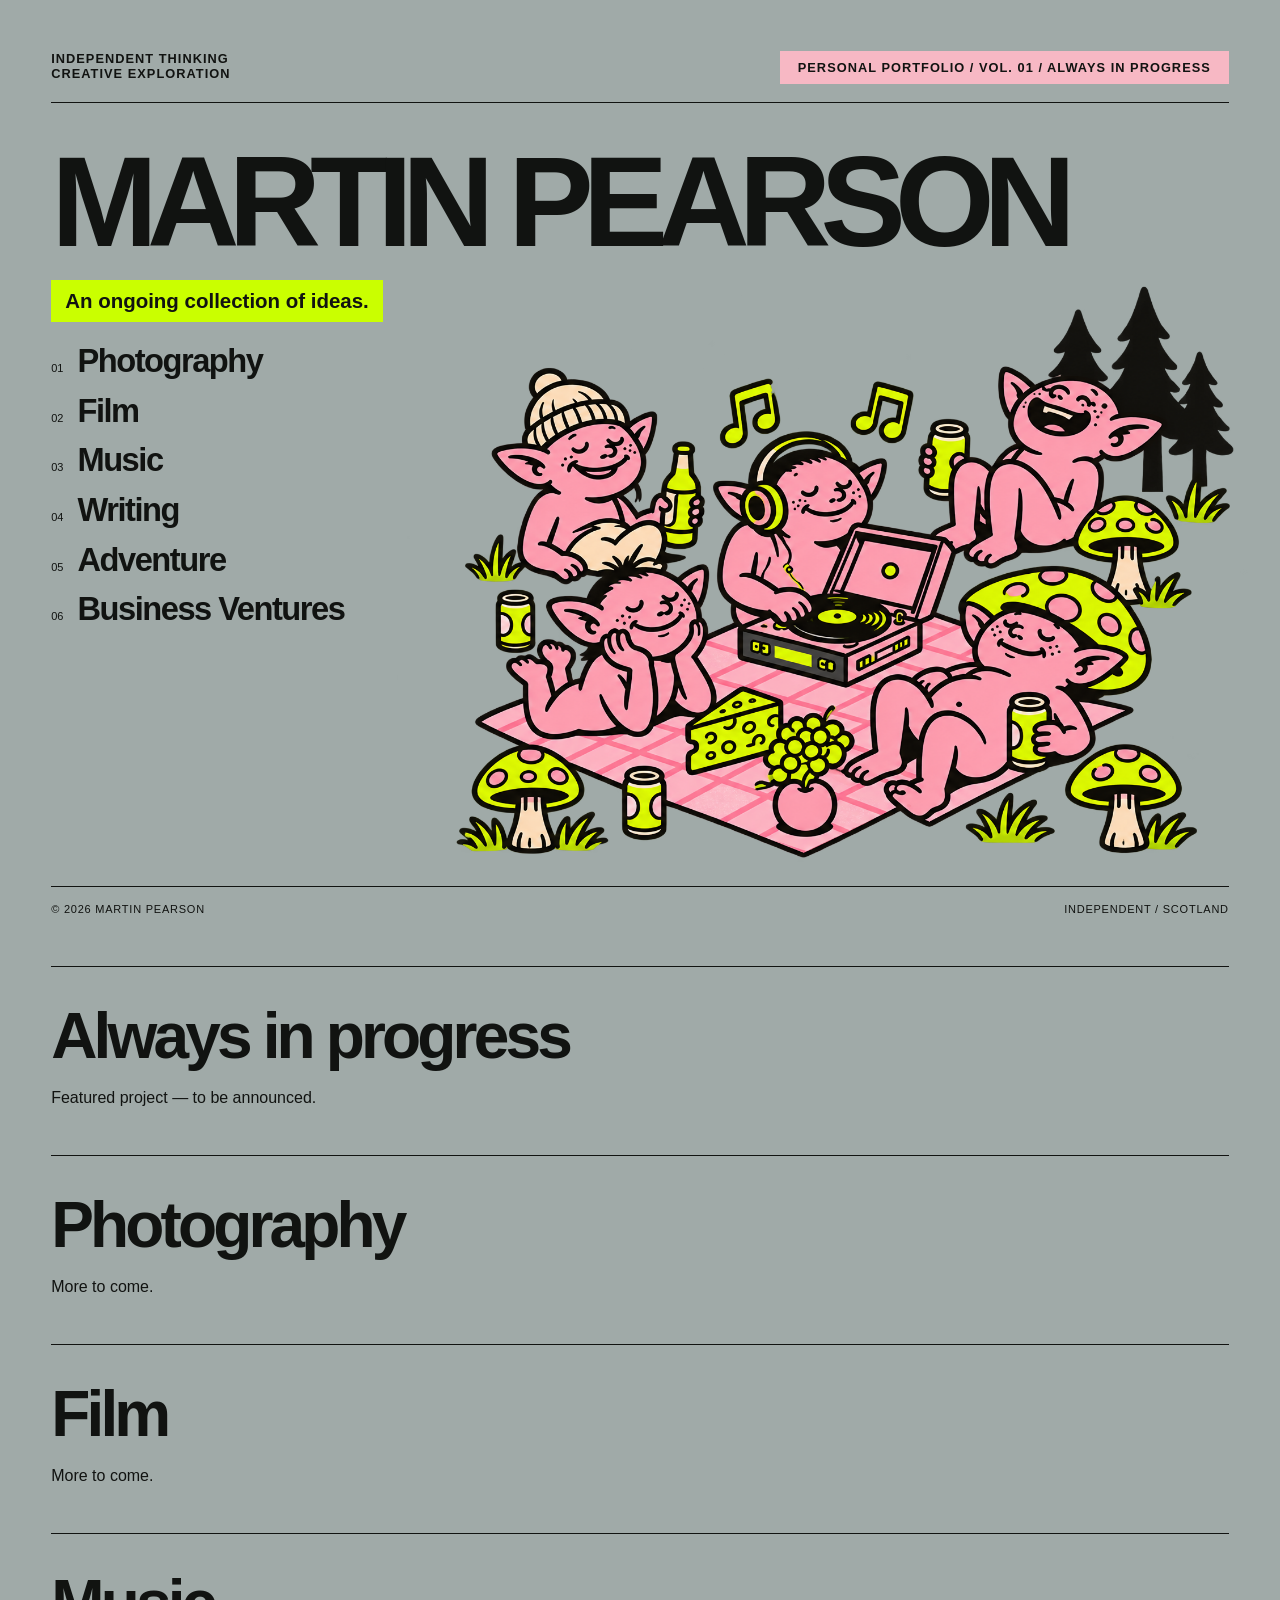
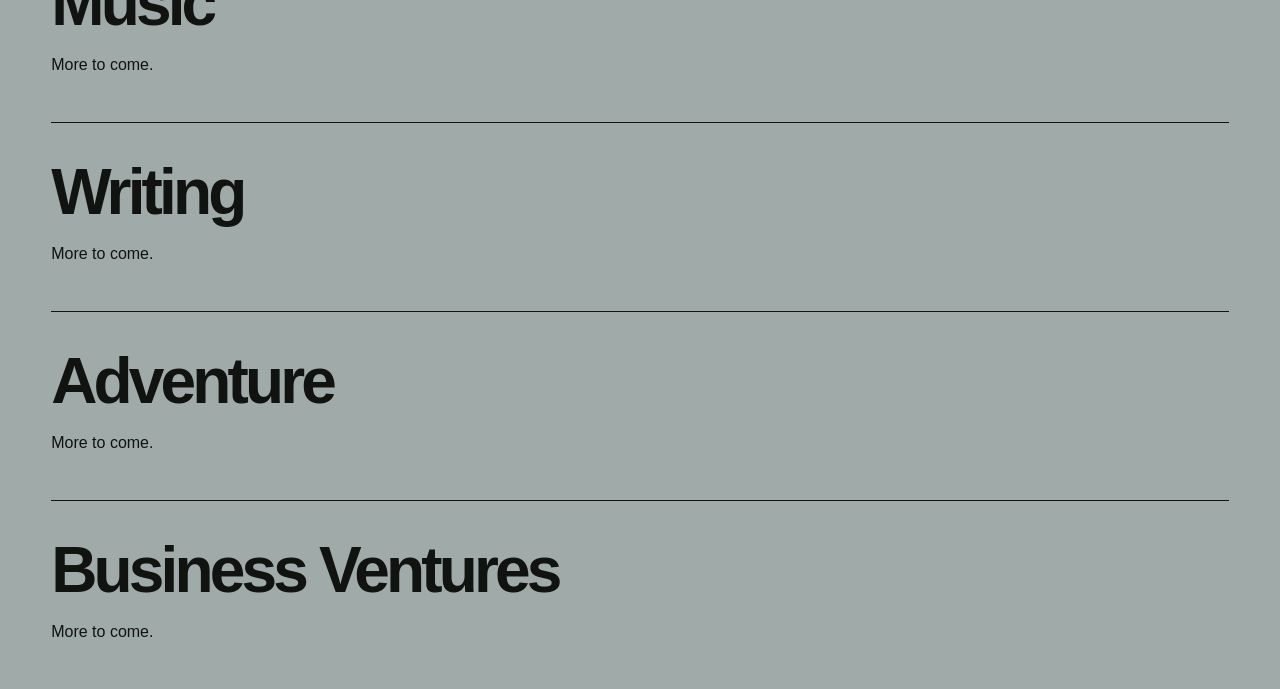
==== commit df11c10a: "Align artwork top with green editorial strapline" ====
--- a/index.html
+++ b/index.html
@@ -5,4 +5,5 @@
 .tag:hover{background:var(--pink)}@media(min-width:701px){.tag{position:relative;z-index:1}.spread{margin-top:-36px;grid-template-columns:minmax(220px,1fr) minmax(0,2.75fr);align-items:stretch;gap:2vw}.spread nav{align-self:end;padding-top:60px;padding-bottom:0}.spread figure{display:flex;align-items:flex-end;justify-content:center;min-width:0}.spread figure img{width:110%;max-width:none;max-height:75vh;object-fit:contain;object-position:center bottom}} 
 nav a{white-space:nowrap;line-height:1.15;font-size:clamp(18px,2.55vw,38px)}@media(min-width:701px){.spread{grid-template-columns:minmax(265px,1.25fr) minmax(0,2.75fr)}}@media(max-width:700px){nav a{font-size:clamp(15px,3.5vw,24px);gap:8px}}@media(max-width:380px){nav{grid-template-columns:1fr}}
 h1{margin-top:clamp(19px,3.33vw,50px)}@media(min-width:701px){.spread{flex:0 0 auto;margin-top:12px;align-items:start}.spread nav{align-self:start;padding-top:8px;padding-bottom:0}.spread figure{align-items:flex-start;margin-top:-35px}.spread figure img{object-position:center top}.cover footer{margin-top:auto;padding-top:16px}.spread{margin-bottom:24px}} 
+@media(min-width:701px){.spread figure{margin-top:calc(-1 * (18px + max(13px, min(1.6vw, 22px)) * 1.15 + 12px))}}
 </style></head><body><main><div class="cover"><header><div>Independent thinking<br>Creative exploration</div><a class="feature" href="#feature">Personal portfolio / Vol. 01 / Always in progress</a></header><h1>MARTIN PEARSON</h1><div class="tag">An ongoing collection of ideas.</div><div class="spread"><nav aria-label="Portfolio sections"><a href="#photography"><span>01</span>Photography</a><a href="#film"><span>02</span>Film</a><a href="#music"><span>03</span>Music</a><a href="#writing"><span>04</span>Writing</a><a href="#adventure"><span>05</span>Adventure</a><a href="#business"><span>06</span>Business Ventures</a></nav><figure><img src="plan-a-picnic.png" alt="Goblin picnic"></figure></div><footer><span>© 2026 Martin Pearson</span><span>Independent / Scotland</span></footer></div><div class="details"><section id="feature"><h2>Always in progress</h2><p>Featured project — to be announced.</p></section><section id="photography"><h2>Photography</h2><p>More to come.</p></section><section id="film"><h2>Film</h2><p>More to come.</p></section><section id="music"><h2>Music</h2><p>More to come.</p></section><section id="writing"><h2>Writing</h2><p>More to come.</p></section><section id="adventure"><h2>Adventure</h2><p>More to come.</p></section><section id="business"><h2>Business Ventures</h2><p>More to come.</p></section></div></main><script>function fitTitle(){const t=document.querySelector('h1');t.style.fontSize='';if(window.innerWidth>700){const s=parseFloat(getComputedStyle(t).fontSize);if(t.scrollWidth>t.clientWidth)t.style.fontSize=(s*t.clientWidth/t.scrollWidth*.985)+'px';}}window.addEventListener('resize',fitTitle);document.fonts.ready.then(fitTitle);</script></body></html>
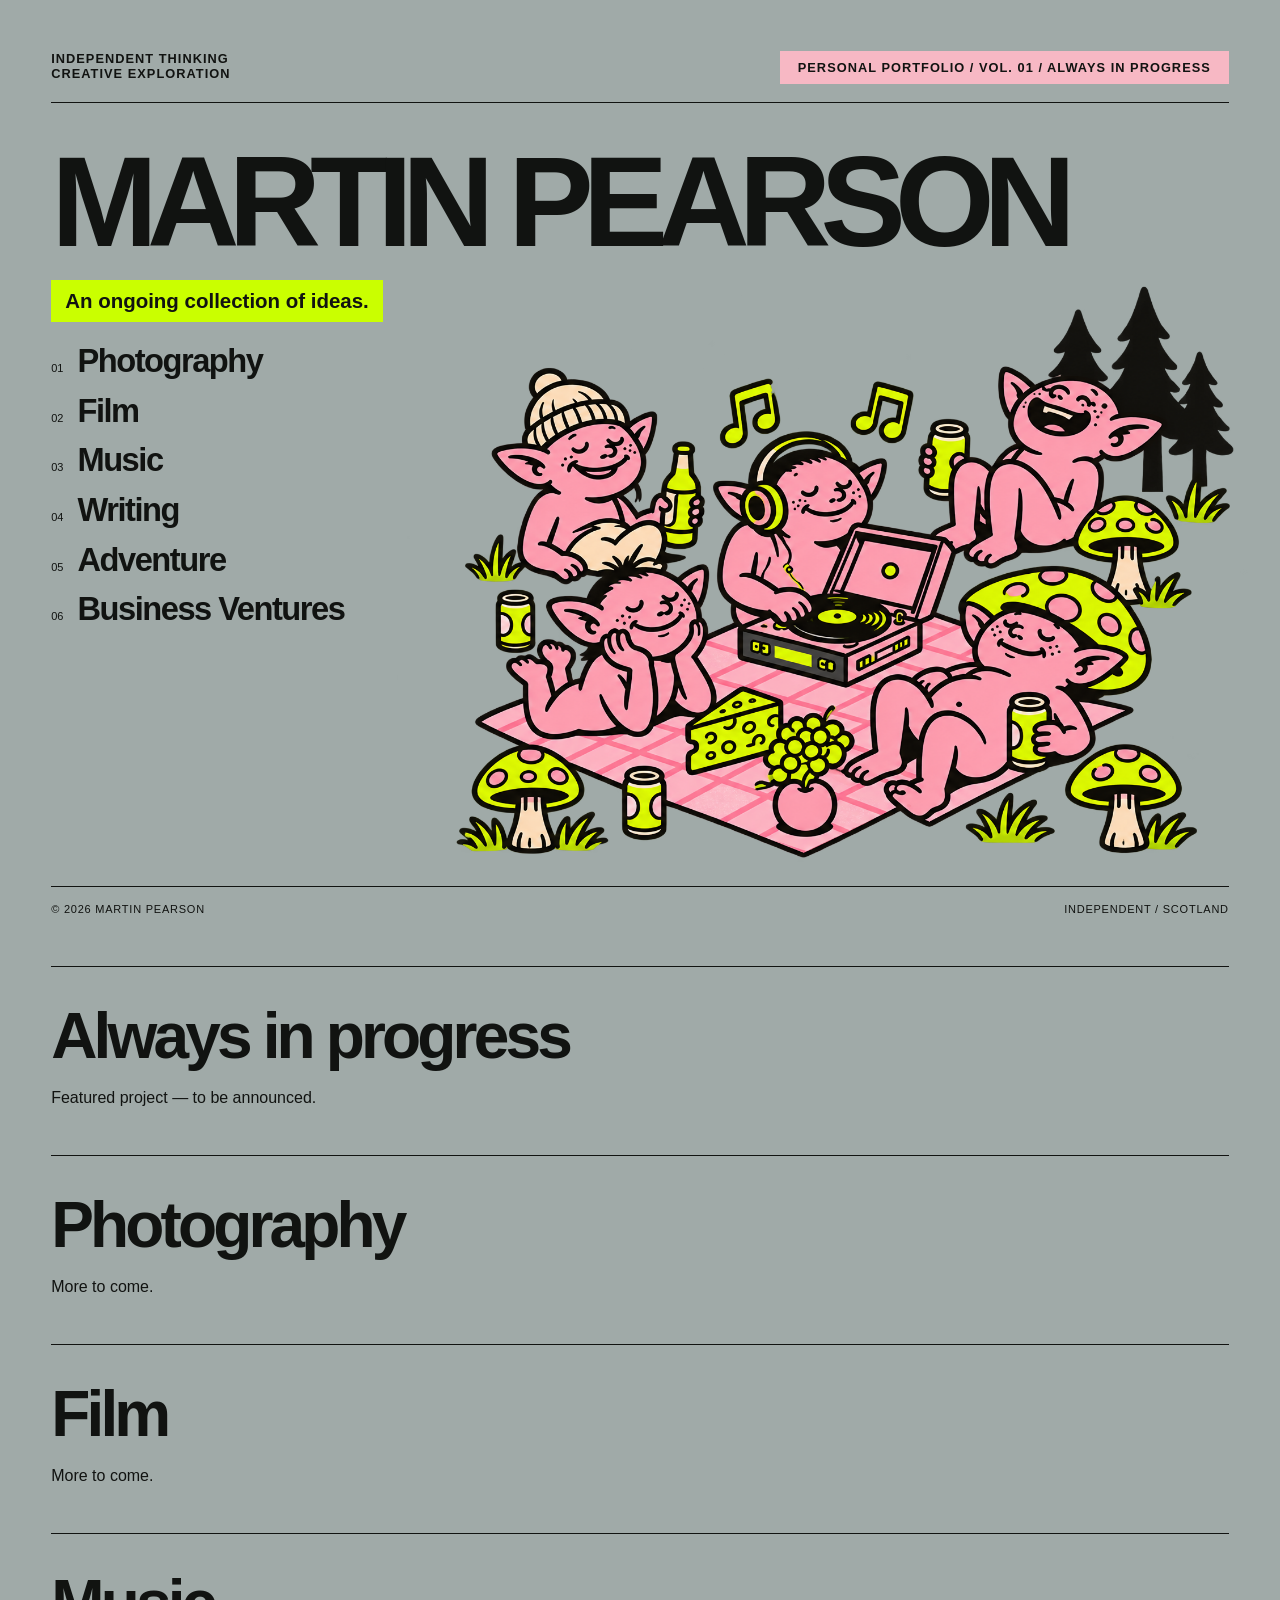
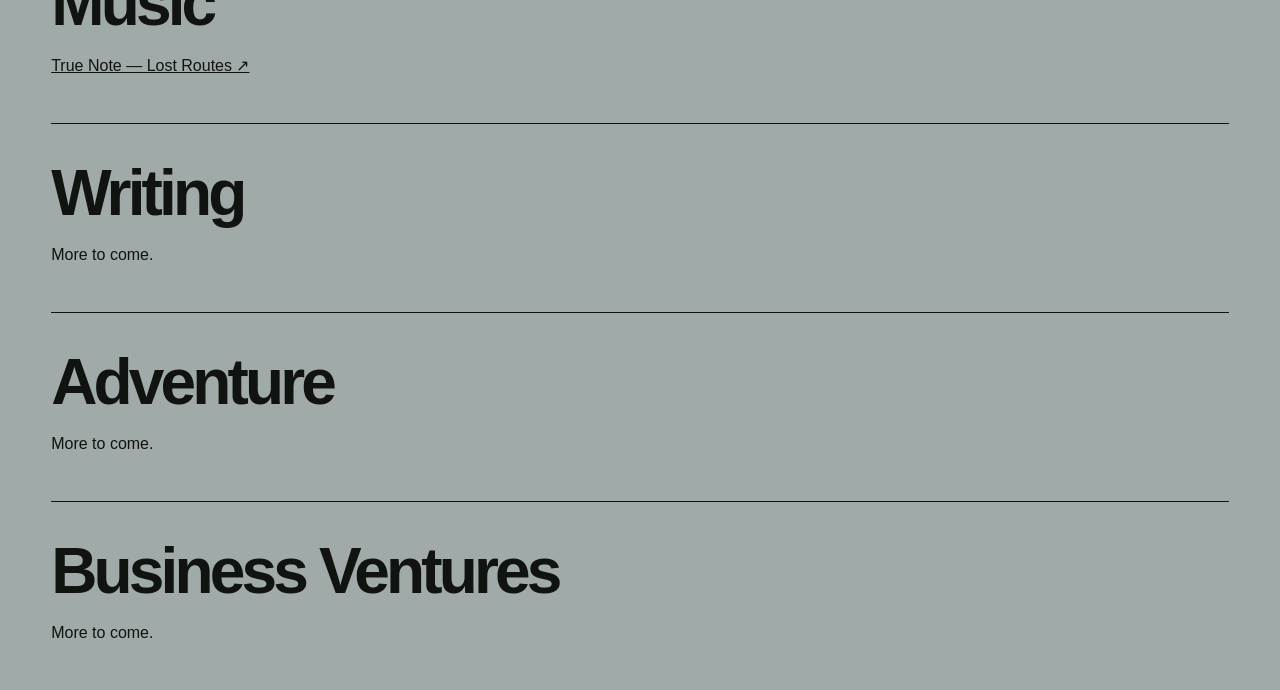
==== commit fdc304a3: "Link True Note from Music section" ====
--- a/index.html
+++ b/index.html
@@ -6,4 +6,4 @@
 nav a{white-space:nowrap;line-height:1.15;font-size:clamp(18px,2.55vw,38px)}@media(min-width:701px){.spread{grid-template-columns:minmax(265px,1.25fr) minmax(0,2.75fr)}}@media(max-width:700px){nav a{font-size:clamp(15px,3.5vw,24px);gap:8px}}@media(max-width:380px){nav{grid-template-columns:1fr}}
 h1{margin-top:clamp(19px,3.33vw,50px)}@media(min-width:701px){.spread{flex:0 0 auto;margin-top:12px;align-items:start}.spread nav{align-self:start;padding-top:8px;padding-bottom:0}.spread figure{align-items:flex-start;margin-top:-35px}.spread figure img{object-position:center top}.cover footer{margin-top:auto;padding-top:16px}.spread{margin-bottom:24px}} 
 @media(min-width:701px){.spread figure{margin-top:calc(-1 * (18px + max(13px, min(1.6vw, 22px)) * 1.15 + 12px))}}
-</style></head><body><main><div class="cover"><header><div>Independent thinking<br>Creative exploration</div><a class="feature" href="#feature">Personal portfolio / Vol. 01 / Always in progress</a></header><h1>MARTIN PEARSON</h1><div class="tag">An ongoing collection of ideas.</div><div class="spread"><nav aria-label="Portfolio sections"><a href="#photography"><span>01</span>Photography</a><a href="#film"><span>02</span>Film</a><a href="#music"><span>03</span>Music</a><a href="#writing"><span>04</span>Writing</a><a href="#adventure"><span>05</span>Adventure</a><a href="#business"><span>06</span>Business Ventures</a></nav><figure><img src="plan-a-picnic.png" alt="Goblin picnic"></figure></div><footer><span>© 2026 Martin Pearson</span><span>Independent / Scotland</span></footer></div><div class="details"><section id="feature"><h2>Always in progress</h2><p>Featured project — to be announced.</p></section><section id="photography"><h2>Photography</h2><p>More to come.</p></section><section id="film"><h2>Film</h2><p>More to come.</p></section><section id="music"><h2>Music</h2><p>More to come.</p></section><section id="writing"><h2>Writing</h2><p>More to come.</p></section><section id="adventure"><h2>Adventure</h2><p>More to come.</p></section><section id="business"><h2>Business Ventures</h2><p>More to come.</p></section></div></main><script>function fitTitle(){const t=document.querySelector('h1');t.style.fontSize='';if(window.innerWidth>700){const s=parseFloat(getComputedStyle(t).fontSize);if(t.scrollWidth>t.clientWidth)t.style.fontSize=(s*t.clientWidth/t.scrollWidth*.985)+'px';}}window.addEventListener('resize',fitTitle);document.fonts.ready.then(fitTitle);</script></body></html>+</style></head><body><main><div class="cover"><header><div>Independent thinking<br>Creative exploration</div><a class="feature" href="#feature">Personal portfolio / Vol. 01 / Always in progress</a></header><h1>MARTIN PEARSON</h1><div class="tag">An ongoing collection of ideas.</div><div class="spread"><nav aria-label="Portfolio sections"><a href="#photography"><span>01</span>Photography</a><a href="#film"><span>02</span>Film</a><a href="#music"><span>03</span>Music</a><a href="#writing"><span>04</span>Writing</a><a href="#adventure"><span>05</span>Adventure</a><a href="#business"><span>06</span>Business Ventures</a></nav><figure><img src="plan-a-picnic.png" alt="Goblin picnic"></figure></div><footer><span>© 2026 Martin Pearson</span><span>Independent / Scotland</span></footer></div><div class="details"><section id="feature"><h2>Always in progress</h2><p>Featured project — to be announced.</p></section><section id="photography"><h2>Photography</h2><p>More to come.</p></section><section id="film"><h2>Film</h2><p>More to come.</p></section><section id="music"><h2>Music</h2><p><a href="true-note/">True Note — Lost Routes ↗</a></p></section><section id="writing"><h2>Writing</h2><p>More to come.</p></section><section id="adventure"><h2>Adventure</h2><p>More to come.</p></section><section id="business"><h2>Business Ventures</h2><p>More to come.</p></section></div></main><script>function fitTitle(){const t=document.querySelector('h1');t.style.fontSize='';if(window.innerWidth>700){const s=parseFloat(getComputedStyle(t).fontSize);if(t.scrollWidth>t.clientWidth)t.style.fontSize=(s*t.clientWidth/t.scrollWidth*.985)+'px';}}window.addEventListener('resize',fitTitle);document.fonts.ready.then(fitTitle);</script></body></html>
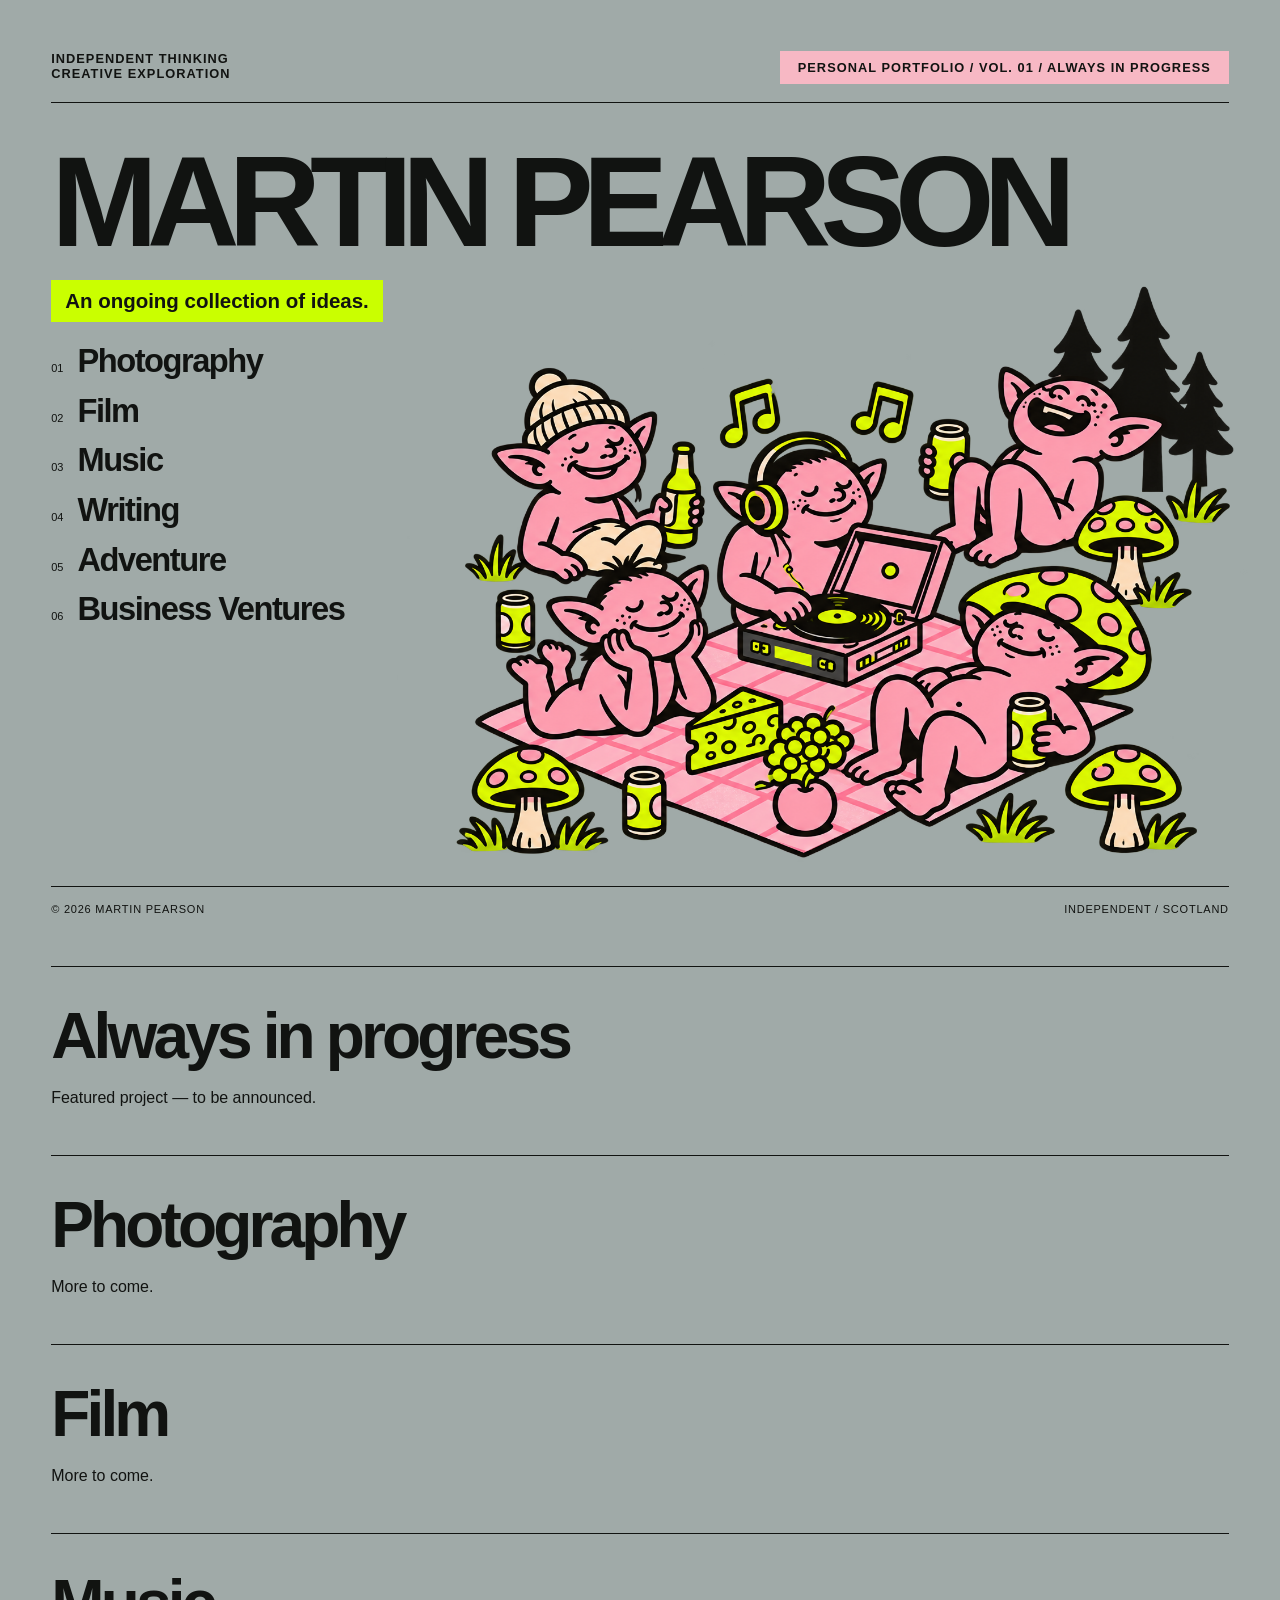
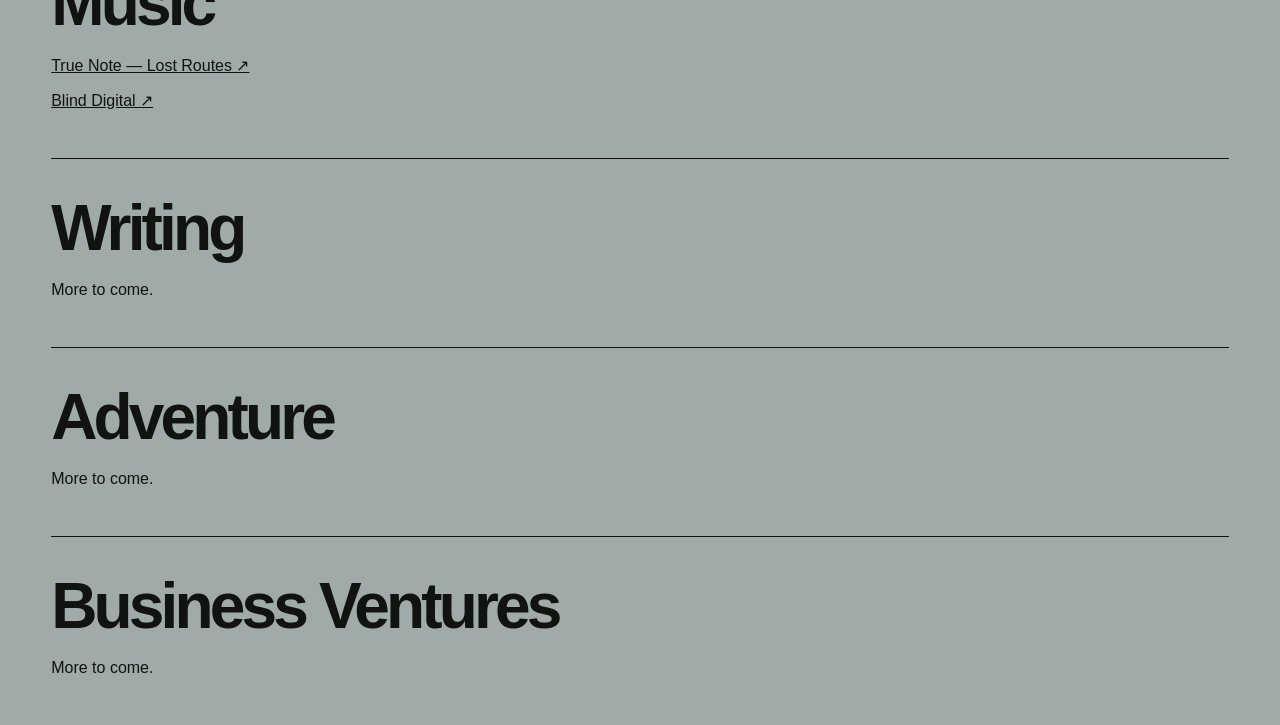
==== commit 78e5709d: "Add Blind Digital to Music section" ====
--- a/index.html
+++ b/index.html
@@ -6,4 +6,4 @@
 nav a{white-space:nowrap;line-height:1.15;font-size:clamp(18px,2.55vw,38px)}@media(min-width:701px){.spread{grid-template-columns:minmax(265px,1.25fr) minmax(0,2.75fr)}}@media(max-width:700px){nav a{font-size:clamp(15px,3.5vw,24px);gap:8px}}@media(max-width:380px){nav{grid-template-columns:1fr}}
 h1{margin-top:clamp(19px,3.33vw,50px)}@media(min-width:701px){.spread{flex:0 0 auto;margin-top:12px;align-items:start}.spread nav{align-self:start;padding-top:8px;padding-bottom:0}.spread figure{align-items:flex-start;margin-top:-35px}.spread figure img{object-position:center top}.cover footer{margin-top:auto;padding-top:16px}.spread{margin-bottom:24px}} 
 @media(min-width:701px){.spread figure{margin-top:calc(-1 * (18px + max(13px, min(1.6vw, 22px)) * 1.15 + 12px))}}
-</style></head><body><main><div class="cover"><header><div>Independent thinking<br>Creative exploration</div><a class="feature" href="#feature">Personal portfolio / Vol. 01 / Always in progress</a></header><h1>MARTIN PEARSON</h1><div class="tag">An ongoing collection of ideas.</div><div class="spread"><nav aria-label="Portfolio sections"><a href="#photography"><span>01</span>Photography</a><a href="#film"><span>02</span>Film</a><a href="#music"><span>03</span>Music</a><a href="#writing"><span>04</span>Writing</a><a href="#adventure"><span>05</span>Adventure</a><a href="#business"><span>06</span>Business Ventures</a></nav><figure><img src="plan-a-picnic.png" alt="Goblin picnic"></figure></div><footer><span>© 2026 Martin Pearson</span><span>Independent / Scotland</span></footer></div><div class="details"><section id="feature"><h2>Always in progress</h2><p>Featured project — to be announced.</p></section><section id="photography"><h2>Photography</h2><p>More to come.</p></section><section id="film"><h2>Film</h2><p>More to come.</p></section><section id="music"><h2>Music</h2><p><a href="true-note/">True Note — Lost Routes ↗</a></p></section><section id="writing"><h2>Writing</h2><p>More to come.</p></section><section id="adventure"><h2>Adventure</h2><p>More to come.</p></section><section id="business"><h2>Business Ventures</h2><p>More to come.</p></section></div></main><script>function fitTitle(){const t=document.querySelector('h1');t.style.fontSize='';if(window.innerWidth>700){const s=parseFloat(getComputedStyle(t).fontSize);if(t.scrollWidth>t.clientWidth)t.style.fontSize=(s*t.clientWidth/t.scrollWidth*.985)+'px';}}window.addEventListener('resize',fitTitle);document.fonts.ready.then(fitTitle);</script></body></html>+</style></head><body><main><div class="cover"><header><div>Independent thinking<br>Creative exploration</div><a class="feature" href="#feature">Personal portfolio / Vol. 01 / Always in progress</a></header><h1>MARTIN PEARSON</h1><div class="tag">An ongoing collection of ideas.</div><div class="spread"><nav aria-label="Portfolio sections"><a href="#photography"><span>01</span>Photography</a><a href="#film"><span>02</span>Film</a><a href="#music"><span>03</span>Music</a><a href="#writing"><span>04</span>Writing</a><a href="#adventure"><span>05</span>Adventure</a><a href="#business"><span>06</span>Business Ventures</a></nav><figure><img src="plan-a-picnic.png" alt="Goblin picnic"></figure></div><footer><span>© 2026 Martin Pearson</span><span>Independent / Scotland</span></footer></div><div class="details"><section id="feature"><h2>Always in progress</h2><p>Featured project — to be announced.</p></section><section id="photography"><h2>Photography</h2><p>More to come.</p></section><section id="film"><h2>Film</h2><p>More to come.</p></section><section id="music"><h2>Music</h2><p><a href="true-note/">True Note — Lost Routes ↗</a></p><p><a href="blind-digital/">Blind Digital ↗</a></p></section><section id="writing"><h2>Writing</h2><p>More to come.</p></section><section id="adventure"><h2>Adventure</h2><p>More to come.</p></section><section id="business"><h2>Business Ventures</h2><p>More to come.</p></section></div></main><script>function fitTitle(){const t=document.querySelector('h1');t.style.fontSize='';if(window.innerWidth>700){const s=parseFloat(getComputedStyle(t).fontSize);if(t.scrollWidth>t.clientWidth)t.style.fontSize=(s*t.clientWidth/t.scrollWidth*.985)+'px';}}window.addEventListener('resize',fitTitle);document.fonts.ready.then(fitTitle);</script></body></html>
